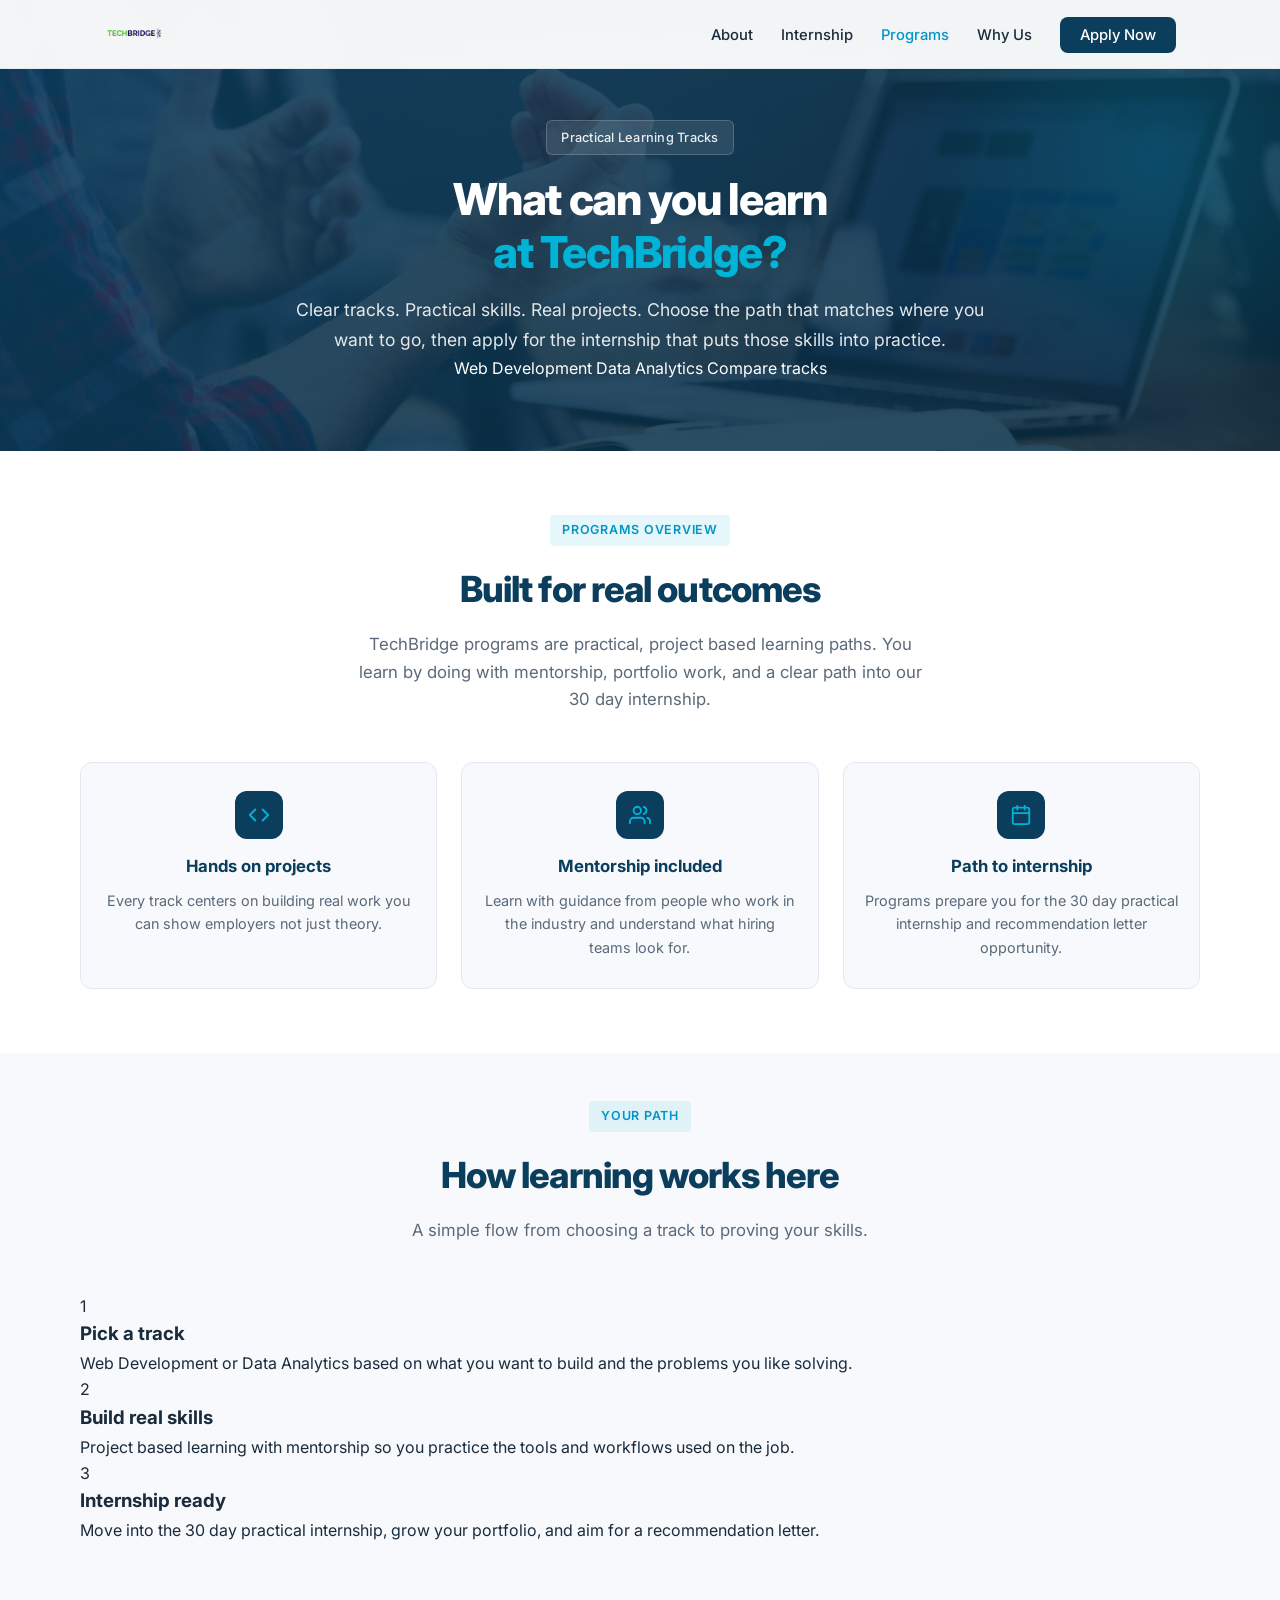
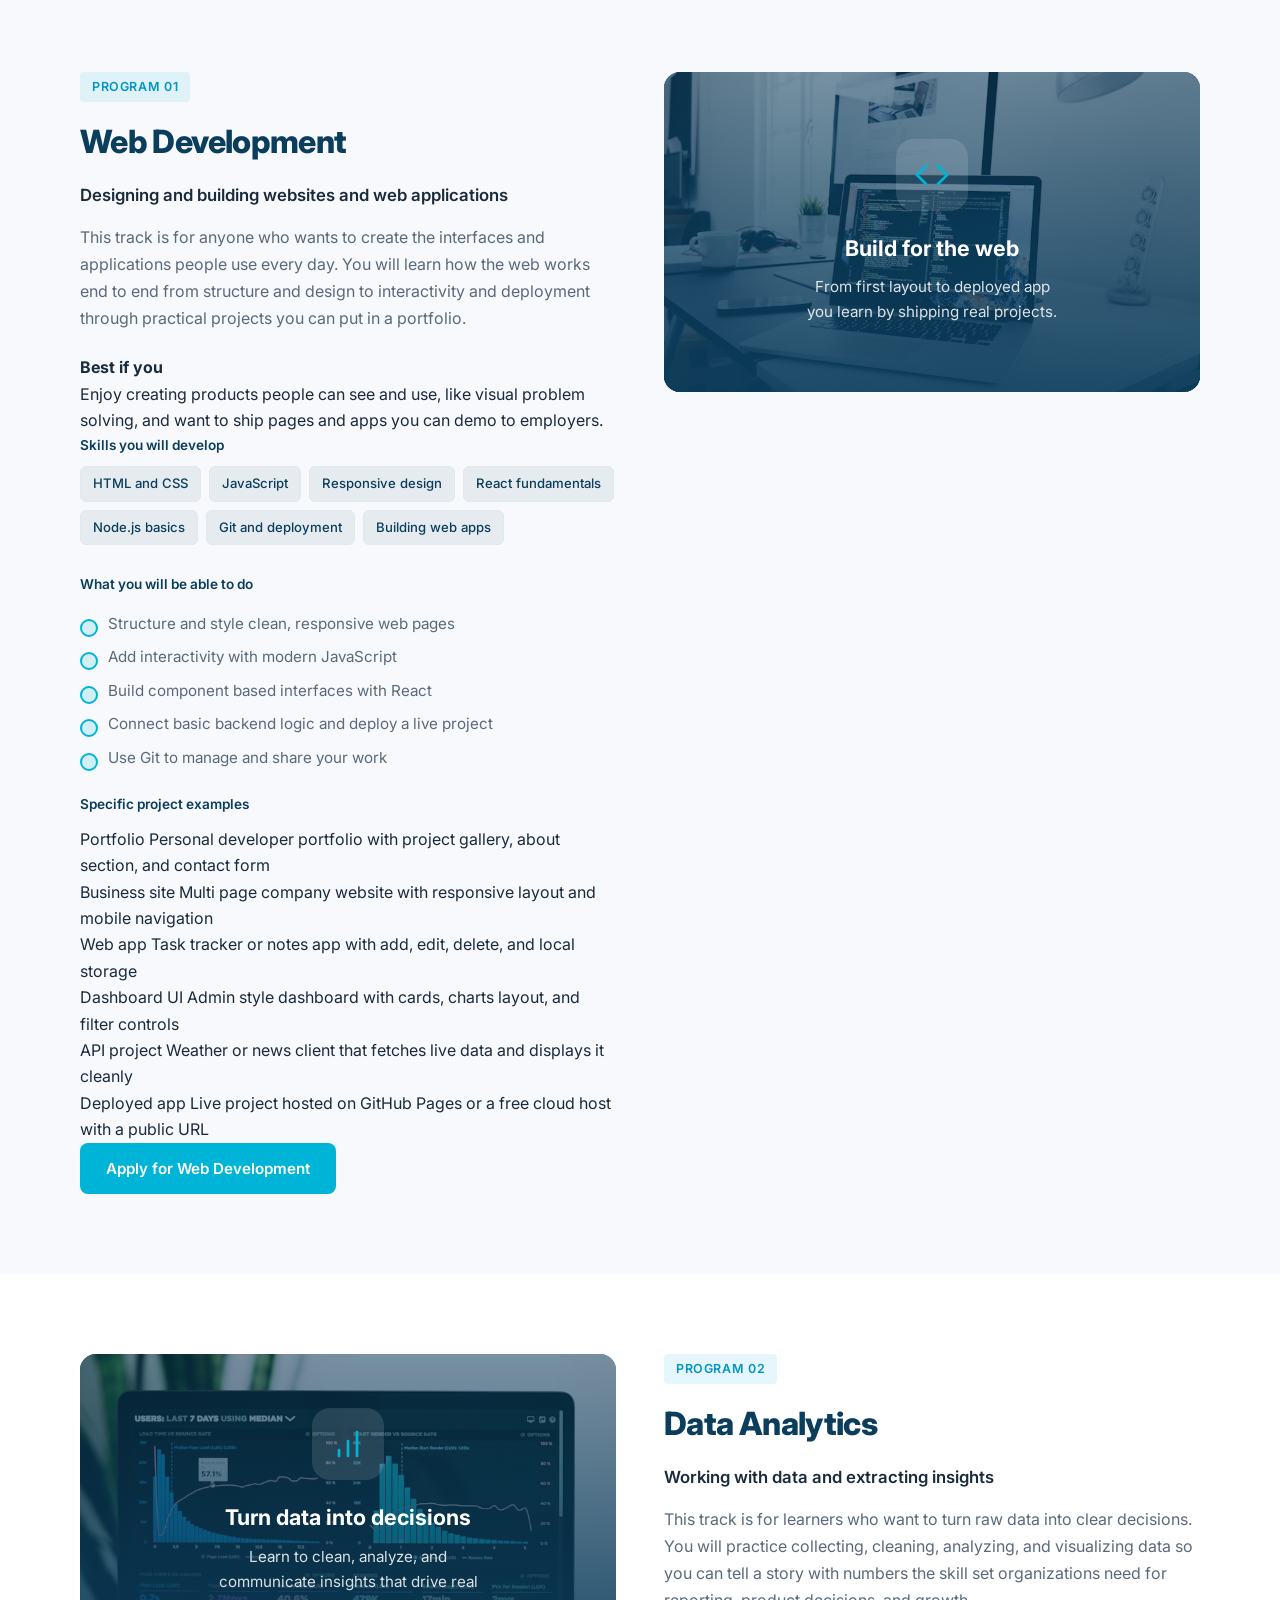
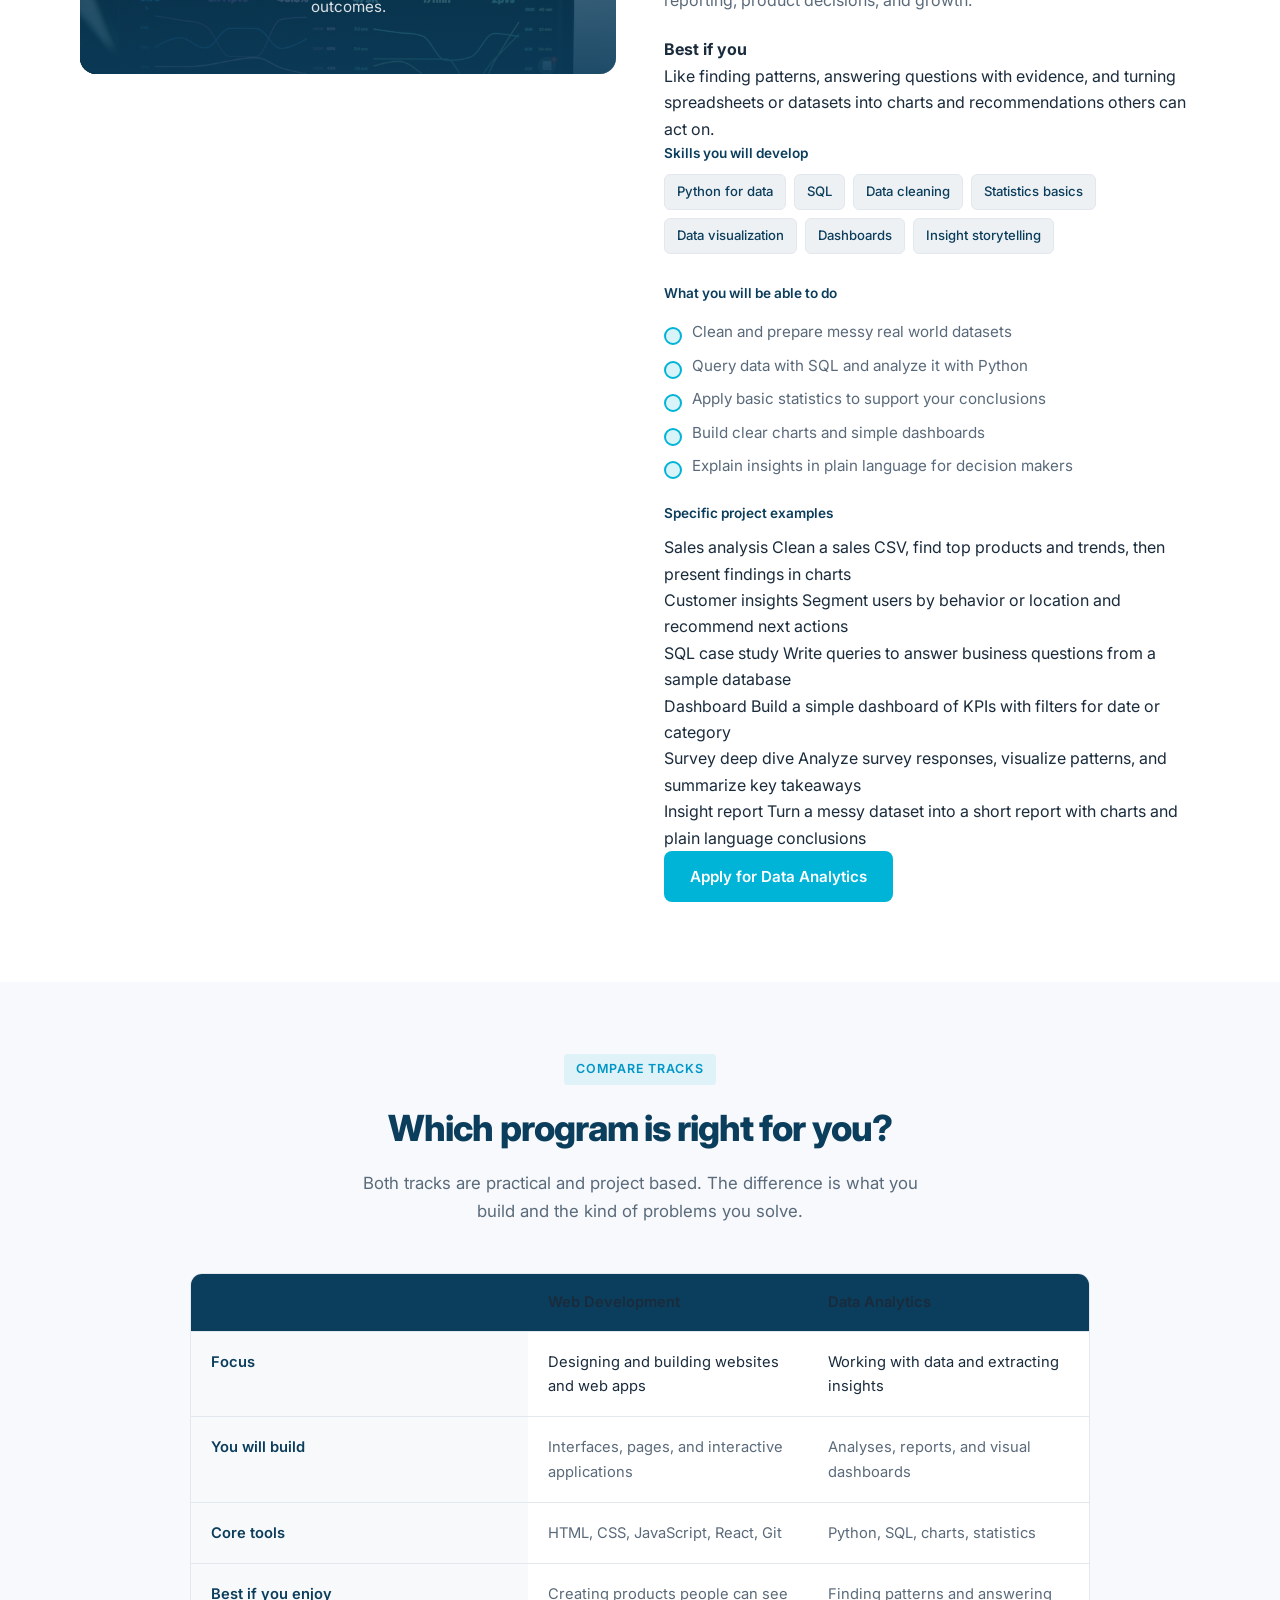
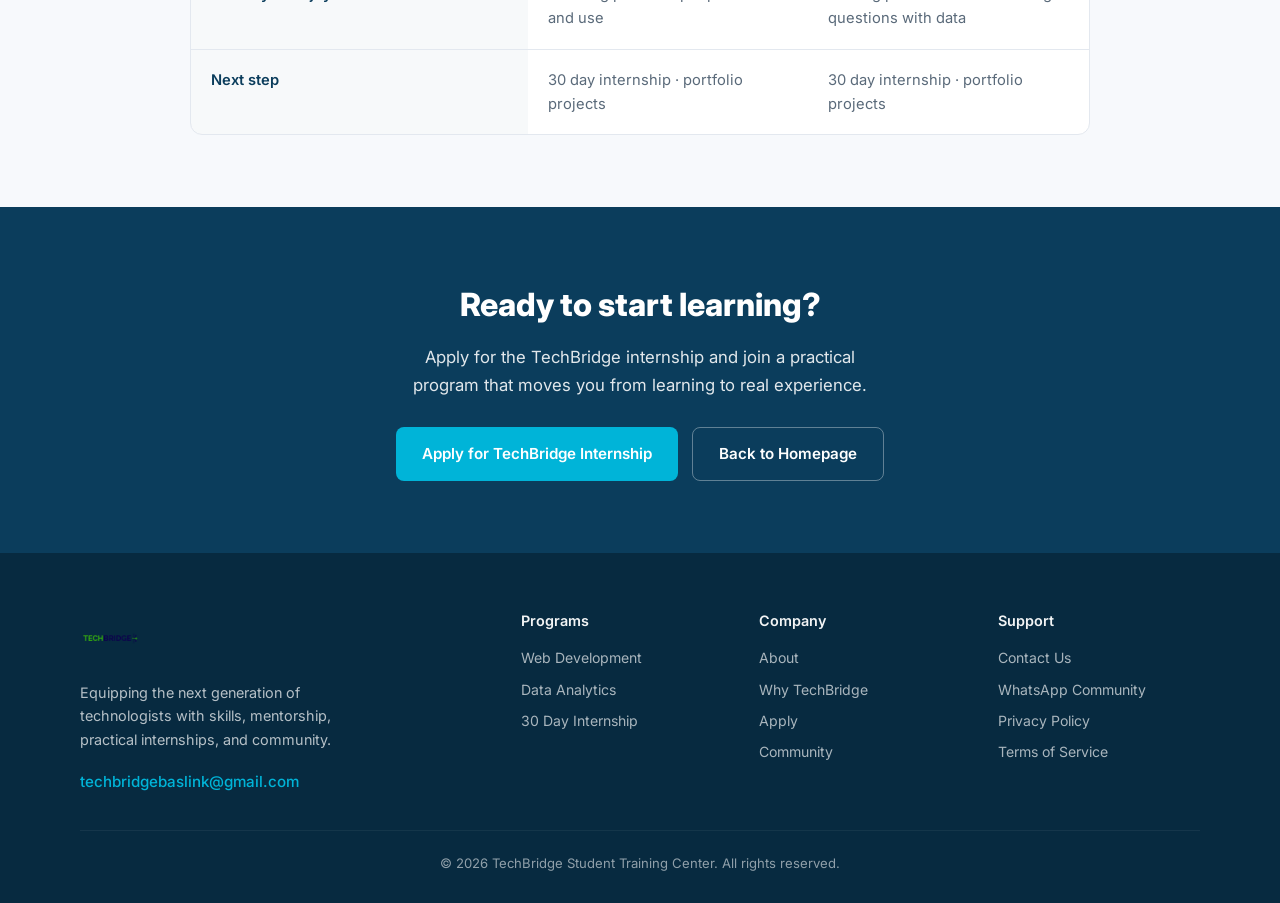
==== program.html @ 79eb02dc "An expanded program experience for the homepage" ====
<!DOCTYPE html>
<html lang="en">
<head>
  <meta charset="UTF-8" />
  <meta name="viewport" content="width=device-width, initial-scale=1.0" />
  <title>Programs | TechBridge</title>
  <meta name="description" content="What can you learn at TechBridge? Explore Web Development and Data Analytics: skills, projects, who each track is for, and how to apply." />
  <link rel="icon" href="data:image/svg+xml,<svg xmlns='http://www.w3.org/2000/svg' viewBox='0 0 100 100'><rect width='100' height='100' rx='20' fill='%230b3d5c'/><text x='50' y='68' font-size='48' font-weight='800' text-anchor='middle' fill='%2300b4d8' font-family='system-ui'></text></svg>" />
  <link rel="preconnect" href="https://fonts.googleapis.com" />
  <link rel="preconnect" href="https://fonts.gstatic.com" crossorigin />
  <link rel="stylesheet" href="css/index.css" />
  <link href="https://fonts.googleapis.com/css2?family=Inter:wght@400;500;600;700;800&display=swap" rel="stylesheet" />

</head>
<body>

  <nav class="navbar" id="navbar">
    <div class="nav-container">
      <a href="index.html" class="logo">
        <img src="./img/techbridge-logo (1).png" alt="TechBridge" height="48" />
      </a>
      <ul class="navbar-links" id="navbarLinks">
        <li><a href="index.html#about">About</a></li>
        <li><a href="index.html#internship">Internship</a></li>
        <li><a href="program.html" class="active">Programs</a></li>
        <li><a href="index.html#why">Why Us</a></li>
        <li><a href="https://forms.gle/8EbdSy5ttGfLZfjv5" target="_blank" rel="noopener" class="nav-cta">Apply Now</a></li>
      </ul>
      <button class="mobile-toggle" id="mobileToggle" aria-label="Menu" aria-expanded="false">
        <span></span><span></span><span></span>
      </button>
    </div>
  </nav>

  <header class="programs-hero">
    <div class="container fade-up">
      <div class="hero-badge">Practical Learning Tracks</div>
      <h1>What can you learn<br><span>at TechBridge?</span></h1>
      <p>Clear tracks. Practical skills. Real projects. Choose the path that matches where you want to go, then apply for the internship that puts those skills into practice.</p>
      <div class="quick-nav">
        <a href="#web-development">Web Development</a>
        <a href="#data-analytics">Data Analytics</a>
        <a href="#compare">Compare tracks</a>
      </div>
    </div>
  </header>

  <section class="programs-overview">
    <div class="container">
      <div class="section-header fade-up">
        <span class="section-label">Programs Overview</span>
        <h2>Built for real outcomes</h2>
        <p>TechBridge programs are practical, project based learning paths. You learn by doing with mentorship, portfolio work, and a clear path into our 30 day internship.</p>
      </div>
      <div class="overview-grid">
        <div class="overview-item fade-up">
          <div class="ov-icon">
            <svg viewBox="0 0 24 24"><polyline points="16 18 22 12 16 6"/><polyline points="8 6 2 12 8 18"/></svg>
          </div>
          <h3>Hands on projects</h3>
          <p>Every track centers on building real work you can show employers not just theory.</p>
        </div>
        <div class="overview-item fade-up">
          <div class="ov-icon">
            <svg viewBox="0 0 24 24"><path d="M17 21v-2a4 4 0 0 0-4-4H5a4 4 0 0 0-4 4v2"/><circle cx="9" cy="7" r="4"/><path d="M23 21v-2a4 4 0 0 0-3-3.87"/><path d="M16 3.13a4 4 0 0 1 0 7.75"/></svg>
          </div>
          <h3>Mentorship included</h3>
          <p>Learn with guidance from people who work in the industry and understand what hiring teams look for.</p>
        </div>
        <div class="overview-item fade-up">
          <div class="ov-icon">
            <svg viewBox="0 0 24 24"><rect x="3" y="4" width="18" height="18" rx="2" ry="2"/><line x1="16" y1="2" x2="16" y2="6"/><line x1="8" y1="2" x2="8" y2="6"/><line x1="3" y1="10" x2="21" y2="10"/></svg>
          </div>
          <h3>Path to internship</h3>
          <p>Programs prepare you for the 30 day practical internship and recommendation letter opportunity.</p>
        </div>
      </div>
    </div>
  </section>

  <section style="padding: 48px 24px; background: var(--bg);">
    <div class="container">
      <div class="section-header fade-up">
        <span class="section-label">Your path</span>
        <h2>How learning works here</h2>
        <p>A simple flow from choosing a track to proving your skills.</p>
      </div>
      <div class="path-steps fade-up">
        <div class="path-step">
          <div class="num">1</div>
          <h3>Pick a track</h3>
          <p>Web Development or Data Analytics based on what you want to build and the problems you like solving.</p>
        </div>
        <div class="path-step">
          <div class="num">2</div>
          <h3>Build real skills</h3>
          <p>Project based learning with mentorship so you practice the tools and workflows used on the job.</p>
        </div>
        <div class="path-step">
          <div class="num">3</div>
          <h3>Internship ready</h3>
          <p>Move into the 30 day practical internship, grow your portfolio, and aim for a recommendation letter.</p>
        </div>
      </div>
    </div>
  </section>

  <section id="web-development" class="program-detail">
    <div class="container">
      <div class="program-detail-grid fade-up">
        <div class="program-detail-content">
          <span class="program-kicker">Program 01</span>
          <h2>Web Development</h2>
          <p class="focus-line">Designing and building websites and web applications</p>
          <p>This track is for anyone who wants to create the interfaces and applications people use every day. You will learn how the web works end to end from structure and design to interactivity and deployment through practical projects you can put in a portfolio.</p>

          <div class="who-box">
            <strong>Best if you</strong>
            <p>Enjoy creating products people can see and use, like visual problem solving, and want to ship pages and apps you can demo to employers.</p>
          </div>

          <div class="skills-label">Skills you will develop</div>
          <div class="skills-list">
            <span class="skill-tag">HTML and CSS</span>
            <span class="skill-tag">JavaScript</span>
            <span class="skill-tag">Responsive design</span>
            <span class="skill-tag">React fundamentals</span>
            <span class="skill-tag">Node.js basics</span>
            <span class="skill-tag">Git and deployment</span>
            <span class="skill-tag">Building web apps</span>
          </div>

          <div class="skills-label">What you will be able to do</div>
          <ul class="program-outcomes">
            <li>Structure and style clean, responsive web pages</li>
            <li>Add interactivity with modern JavaScript</li>
            <li>Build component based interfaces with React</li>
            <li>Connect basic backend logic and deploy a live project</li>
            <li>Use Git to manage and share your work</li>
          </ul>

          <div class="skills-label">Specific project examples</div>
          <div class="sample-projects">
            <div class="proj"><span>Portfolio</span> Personal developer portfolio with project gallery, about section, and contact form</div>
            <div class="proj"><span>Business site</span> Multi page company website with responsive layout and mobile navigation</div>
            <div class="proj"><span>Web app</span> Task tracker or notes app with add, edit, delete, and local storage</div>
            <div class="proj"><span>Dashboard UI</span> Admin style dashboard with cards, charts layout, and filter controls</div>
            <div class="proj"><span>API project</span> Weather or news client that fetches live data and displays it cleanly</div>
            <div class="proj"><span>Deployed app</span> Live project hosted on GitHub Pages or a free cloud host with a public URL</div>
          </div>

          <a href="https://forms.gle/8EbdSy5ttGfLZfjv5" target="_blank" rel="noopener" class="btn btn-primary" style="color:#fff;">Apply for Web Development</a>
        </div>
        <div class="program-visual has-image web">
          <img src="./img/techbridge-prog.jpg" alt="Web development coding" loading="lazy" />
          <div class="vis-content">
            <div class="vis-icon">
              <svg viewBox="0 0 24 24"><polyline points="16 18 22 12 16 6"/><polyline points="8 6 2 12 8 18"/></svg>
            </div>
            <h3>Build for the web</h3>
            <p>From first layout to deployed app you learn by shipping real projects.</p>
          </div>
        </div>
      </div>
    </div>
  </section>

  <section id="data-analytics" class="program-detail alt">
    <div class="container">
      <div class="program-detail-grid reverse fade-up">
        <div class="program-detail-content">
          <span class="program-kicker">Program 02</span>
          <h2>Data Analytics</h2>
          <p class="focus-line">Working with data and extracting insights</p>
          <p>This track is for learners who want to turn raw data into clear decisions. You will practice collecting, cleaning, analyzing, and visualizing data so you can tell a story with numbers the skill set organizations need for reporting, product decisions, and growth.</p>

          <div class="who-box">
            <strong>Best if you</strong>
            <p>Like finding patterns, answering questions with evidence, and turning spreadsheets or datasets into charts and recommendations others can act on.</p>
          </div>

          <div class="skills-label">Skills you will develop</div>
          <div class="skills-list">
            <span class="skill-tag">Python for data</span>
            <span class="skill-tag">SQL</span>
            <span class="skill-tag">Data cleaning</span>
            <span class="skill-tag">Statistics basics</span>
            <span class="skill-tag">Data visualization</span>
            <span class="skill-tag">Dashboards</span>
            <span class="skill-tag">Insight storytelling</span>
          </div>

          <div class="skills-label">What you will be able to do</div>
          <ul class="program-outcomes">
            <li>Clean and prepare messy real world datasets</li>
            <li>Query data with SQL and analyze it with Python</li>
            <li>Apply basic statistics to support your conclusions</li>
            <li>Build clear charts and simple dashboards</li>
            <li>Explain insights in plain language for decision makers</li>
          </ul>

          <div class="skills-label">Specific project examples</div>
          <div class="sample-projects">
            <div class="proj"><span>Sales analysis</span> Clean a sales CSV, find top products and trends, then present findings in charts</div>
            <div class="proj"><span>Customer insights</span> Segment users by behavior or location and recommend next actions</div>
            <div class="proj"><span>SQL case study</span> Write queries to answer business questions from a sample database</div>
            <div class="proj"><span>Dashboard</span> Build a simple dashboard of KPIs with filters for date or category</div>
            <div class="proj"><span>Survey deep dive</span> Analyze survey responses, visualize patterns, and summarize key takeaways</div>
            <div class="proj"><span>Insight report</span> Turn a messy dataset into a short report with charts and plain language conclusions</div>
          </div>

          <a href="https://forms.gle/8EbdSy5ttGfLZfjv5" target="_blank" rel="noopener" class="btn btn-primary" style="color:#fff;">Apply for Data Analytics</a>
        </div>
        <div class="program-visual has-image data">
          <img src="./img/techbridge-prog2.jpg" alt="Data analytics dashboard" loading="lazy" />
          <div class="vis-content">
            <div class="vis-icon">
              <svg viewBox="0 0 24 24"><path d="M12 20V10"/><path d="M18 20V4"/><path d="M6 20v-4"/></svg>
            </div>
            <h3>Turn data into decisions</h3>
            <p>Learn to clean, analyze, and communicate insights that drive real outcomes.</p>
          </div>
        </div>
      </div>
    </div>
  </section>

  <section id="compare" class="diff-section">
    <div class="container">
      <div class="section-header fade-up">
        <span class="section-label">Compare Tracks</span>
        <h2>Which program is right for you?</h2>
        <p>Both tracks are practical and project based. The difference is what you build and the kind of problems you solve.</p>
      </div>
      <div class="diff-table fade-up">
        <div class="diff-row head">
          <div class="diff-cell"></div>
          <div class="diff-cell">Web Development</div>
          <div class="diff-cell">Data Analytics</div>
        </div>
        <div class="diff-row">
          <div class="diff-cell label">Focus</div>
          <div class="diff-cell">Designing and building websites and web apps</div>
          <div class="diff-cell">Working with data and extracting insights</div>
        </div>
        <div class="diff-row">
          <div class="diff-cell label">You will build</div>
          <div class="diff-cell muted">Interfaces, pages, and interactive applications</div>
          <div class="diff-cell muted">Analyses, reports, and visual dashboards</div>
        </div>
        <div class="diff-row">
          <div class="diff-cell label">Core tools</div>
          <div class="diff-cell muted">HTML, CSS, JavaScript, React, Git</div>
          <div class="diff-cell muted">Python, SQL, charts, statistics</div>
        </div>
        <div class="diff-row">
          <div class="diff-cell label">Best if you enjoy</div>
          <div class="diff-cell muted">Creating products people can see and use</div>
          <div class="diff-cell muted">Finding patterns and answering questions with data</div>
        </div>
        <div class="diff-row">
          <div class="diff-cell label">Next step</div>
          <div class="diff-cell muted">30 day internship · portfolio projects</div>
          <div class="diff-cell muted">30 day internship · portfolio projects</div>
        </div>
      </div>
    </div>
  </section>

  <section class="programs-cta">
    <div class="container fade-up">
      <h2>Ready to start learning?</h2>
      <p>Apply for the TechBridge internship and join a practical program that moves you from learning to real experience.</p>
      <div class="cta-buttons">
        <a href="https://forms.gle/8EbdSy5ttGfLZfjv5" target="_blank" rel="noopener" class="btn btn-primary">Apply for TechBridge Internship</a>
        <a href="index.html" class="btn btn-secondary">Back to Homepage</a>
      </div>
    </div>
  </section>

  <footer>
    <div class="footer-grid">
      <div class="footer-brand">
        <a href="index.html" class="logo">
          <img src="./img/techbridge-logo (1).png" alt="TechBridge" height="48" />
        </a>
        <p>Equipping the next generation of technologists with skills, mentorship, practical internships, and community.</p>
        <div class="footer-contact">
          <a href="mailto:techbridgebaslink@gmail.com">techbridgebaslink@gmail.com</a>
        </div>
      </div>
      <div class="footer-col">
        <h4>Programs</h4>
        <ul>
          <li><a href="#web-development">Web Development</a></li>
          <li><a href="#data-analytics">Data Analytics</a></li>
          <li><a href="index.html#internship">30 Day Internship</a></li>
        </ul>
      </div>
      <div class="footer-col">
        <h4>Company</h4>
        <ul>
          <li><a href="index.html#about">About</a></li>
          <li><a href="index.html#why">Why TechBridge</a></li>
          <li><a href="https://forms.gle/8EbdSy5ttGfLZfjv5" target="_blank" rel="noopener">Apply</a></li>
          <li><a href="index.html#community">Community</a></li>
        </ul>
      </div>
      <div class="footer-col">
        <h4>Support</h4>
        <ul>
          <li><a href="mailto:techbridgebaselink@gmail.com">Contact Us</a></li>
          <li><a href="https://chat.whatsapp.com/FqpBvYS4oaK32cXDxc8JIS" target="_blank" rel="noopener">WhatsApp Community</a></li>
          <li><a href="#">Privacy Policy</a></li>
          <li><a href="#">Terms of Service</a></li>
        </ul>
      </div>
    </div>
    <div class="footer-bottom">
      &copy; 2026 TechBridge Student Training Center. All rights reserved.
    </div>
  </footer>

  <script>
    const navbar = document.getElementById('navbar');
    window.addEventListener('scroll', function () {
      navbar.classList.toggle('scrolled', window.scrollY > 20);
    });
    const mobileToggle = document.getElementById('mobileToggle');
    const navbarLinks = document.getElementById('navbarLinks');
    mobileToggle.addEventListener('click', function () {
      const isOpen = navbarLinks.classList.toggle('active');
      mobileToggle.classList.toggle('active', isOpen);
      mobileToggle.setAttribute('aria-expanded', isOpen);
    });
    navbarLinks.querySelectorAll('a').forEach(function (link) {
      link.addEventListener('click', function () {
        navbarLinks.classList.remove('active');
        mobileToggle.classList.remove('active');
        mobileToggle.setAttribute('aria-expanded', 'false');
      });
    });
    const fadeElements = document.querySelectorAll('.fade-up');
    const observer = new IntersectionObserver(function (entries) {
      entries.forEach(function (entry) {
        if (entry.isIntersecting) entry.target.classList.add('visible');
      });
    }, { threshold: 0.1, rootMargin: '0px 0px -30px 0px' });
    fadeElements.forEach(function (el) { observer.observe(el); });
  </script>
</body>
</html>
---- css/index.css ----
:root {
  --navy: #0b3d5c;
  --navy-dark: #072a40;
  --cyan: #00b4d8;
  --cyan-dark: #0096c7;
  --teal: #00c9a7;
  --bg: #f7f9fc;
  --white: #ffffff;
  --text: #1a2b3c;
  --muted: #5a6a7a;
  --border: #e3e8ef;
  --shadow: 0 8px 30px rgba(11, 61, 92, 0.08);
  --radius: 12px;
}

* {
  margin: 0;
  padding: 0;
  box-sizing: border-box;
}

html {
  scroll-behavior: smooth;
}

body {
  font-family: 'Inter', system-ui, -apple-system, sans-serif;
  color: var(--text);
  background: var(--bg);
  line-height: 1.65;
  -webkit-font-smoothing: antialiased;
}

a {
  text-decoration: none;
  color: inherit;
}

img {
  max-width: 100%;
  display: block;
}

/* ========== NAVBAR ========== */
.navbar {
  position: fixed;
  top: 0;
  left: 0;
  right: 0;
  z-index: 1000;
  background: rgba(255, 255, 255, 0.95);
  backdrop-filter: blur(10px);
  border-bottom: 1px solid var(--border);
  transition: box-shadow 0.25s ease;
}

.navbar.scrolled {
  box-shadow: 0 2px 16px rgba(0, 0, 0, 0.06);
}

.nav-container {
  max-width: 1120px;
  margin: 0 auto;
  padding: 0 24px;
  height: 68px;
  display: flex;
  align-items: center;
  justify-content: space-between;
}

.logo {
  display: flex;
  align-items: center;
  gap: 0;
  font-weight: 800;
  font-size: 1.25rem;
  color: var(--navy);
  letter-spacing: -0.02em;
}

.logo img {
  height: 60px;
  width: auto;
  display: block;
  object-fit: contain;
}

.logo-text {
  display: none;
}

.navbar-links {
  display: flex;
  align-items: center;
  gap: 28px;
  list-style: none;
}

.navbar-links a {
  font-size: 0.925rem;
  font-weight: 500;
  color: var(--text);
  transition: color 0.2s;
}

.navbar-links a:hover,
.navbar-links a.active {
  color: var(--cyan-dark);
}

.nav-cta {
  background: var(--navy) !important;
  color: #fff !important;
  padding: 9px 20px;
  border-radius: 8px;
  font-weight: 600;
  transition: background 0.2s, transform 0.2s;
}

.nav-cta:hover {
  background: var(--navy-dark) !important;
  transform: translateY(-1px);
}

.mobile-toggle {
  display: none;
  background: none;
  border: none;
  cursor: pointer;
  padding: 6px;
  z-index: 1001;
}

.mobile-toggle span {
  display: block;
  width: 22px;
  height: 2px;
  background: var(--navy);
  margin: 5px 0;
  border-radius: 1px;
  transition: all 0.3s ease;
}

.mobile-toggle.active span:nth-child(1) {
  transform: translateY(7px) rotate(45deg);
}
.mobile-toggle.active span:nth-child(2) {
  opacity: 0;
}
.mobile-toggle.active span:nth-child(3) {
  transform: translateY(-7px) rotate(-45deg);
}

/* ========== HERO ========== */
.hero {
  padding: 130px 24px 90px;
  background: var(--navy);
  color: #fff;
  position: relative;
  overflow: hidden;
}

.hero::after {
  content: '';
  position: absolute;
  top: -30%;
  right: -15%;
  width: 600px;
  height: 600px;
  background: radial-gradient(circle, rgba(0, 180, 216, 0.18) 0%, transparent 70%);
  pointer-events: none;
}

.hero-content {
  max-width: 1120px;
  margin: 0 auto;
  position: relative;
  z-index: 1;
  display: grid;
  grid-template-columns: 1.15fr 0.85fr;
  gap: 48px;
  align-items: center;
}

.hero-badge {
  display: inline-block;
  background: rgba(255, 255, 255, 0.1);
  border: 1px solid rgba(255, 255, 255, 0.18);
  padding: 6px 14px;
  border-radius: 6px;
  font-size: 0.8rem;
  font-weight: 500;
  letter-spacing: 0.02em;
  margin-bottom: 22px;
  color: rgba(255, 255, 255, 0.9);
}

.hero h1 {
  font-size: clamp(2.3rem, 4.5vw, 3.15rem);
  font-weight: 800;
  line-height: 1.15;
  letter-spacing: -0.03em;
  margin-bottom: 18px;
}

.hero h1 span {
  color: var(--cyan);
}

.hero p {
  font-size: 1.1rem;
  opacity: 0.88;
  max-width: 480px;
  margin-bottom: 32px;
  line-height: 1.7;
}

.hero-buttons {
  display: flex;
  gap: 14px;
  flex-wrap: wrap;
}

.btn {
  display: inline-flex;
  align-items: center;
  justify-content: center;
  gap: 8px;
  padding: 13px 26px;
  border-radius: 8px;
  font-weight: 600;
  font-size: 0.95rem;
  transition: all 0.2s ease;
  border: none;
  cursor: pointer;
}

.btn-primary {
  background: var(--cyan);
  color: #fff;
}

.btn-primary:hover {
  background: var(--cyan-dark);
  transform: translateY(-1px);
}

.btn-secondary {
  background: transparent;
  color: #fff;
  border: 1.5px solid rgba(255, 255, 255, 0.35);
}

.btn-secondary:hover {
  border-color: #fff;
  background: rgba(255, 255, 255, 0.08);
}

.hero-image {
  position: relative;
  border-radius: 16px;
  overflow: hidden;
  box-shadow: 0 25px 50px rgba(0, 0, 0, 0.35);
  aspect-ratio: 4 / 3;
}

.hero-image img {
  width: 100%;
  height: 100%;
  object-fit: cover;
  display: block;
}

.hero-image-overlay {
  position: absolute;
  inset: 0;
  background: linear-gradient(to top, rgba(11, 61, 92, 0.55) 0%, transparent 50%);
  pointer-events: none;
}

.hero-image-caption {
  position: absolute;
  bottom: 18px;
  left: 18px;
  right: 18px;
  color: #fff;
  font-size: 0.85rem;
  font-weight: 500;
  opacity: 0.95;
  text-shadow: 0 1px 4px rgba(0,0,0,0.4);
}

section {
  padding: 80px 24px;
}

.container {
  max-width: 1120px;
  margin: 0 auto;
}

.section-header {
  text-align: center;
  max-width: 580px;
  margin: 0 auto 48px;
}

.section-label {
  display: inline-block;
  font-size: 0.78rem;
  font-weight: 600;
  text-transform: uppercase;
  letter-spacing: 0.06em;
  color: var(--cyan-dark);
  background: rgba(0, 180, 216, 0.1);
  padding: 5px 12px;
  border-radius: 4px;
  margin-bottom: 14px;
}

.section-header h2 {
  font-size: clamp(1.7rem, 3.5vw, 2.25rem);
  font-weight: 800;
  color: var(--navy);
  letter-spacing: -0.025em;
  margin-bottom: 12px;
}

.section-header p {
  color: var(--muted);
  font-size: 1.05rem;
}

.about-grid {
  display: grid;
  grid-template-columns: 1fr 1fr;
  gap: 56px;
  align-items: start;
}

.about-content h3 {
  font-size: 1.35rem;
  font-weight: 700;
  color: var(--navy);
  margin-bottom: 14px;
}

.about-content > p {
  color: var(--muted);
  margin-bottom: 16px;
  font-size: 1rem;
}

.about-features {
  margin-top: 28px;
  display: flex;
  flex-direction: column;
  gap: 18px;
}

.feature-item {
  display: flex;
  gap: 14px;
  align-items: flex-start;
}

.feature-icon {
  width: 40px;
  height: 40px;
  background: var(--navy);
  border-radius: 10px;
  display: flex;
  align-items: center;
  justify-content: center;
  flex-shrink: 0;
}
.feature-icon svg {
  width: 20px;
  height: 20px;
  stroke: var(--cyan);
  fill: none;
  stroke-width: 2;
  stroke-linecap: round;
  stroke-linejoin: round;
}

.feature-item h4 {
  font-size: 0.98rem;
  font-weight: 600;
  margin-bottom: 2px;
  color: var(--text);
}

.feature-item p {
  font-size: 0.88rem;
  color: var(--muted);
  margin: 0;
}

.about-visual {
  background: linear-gradient(145deg, var(--navy), #0a5a7a);
  border-radius: 16px;
  height: 380px;
  display: flex;
  align-items: center;
  justify-content: center;
  position: relative;
  overflow: hidden;
}

.about-visual-inner {
  text-align: center;
  color: #fff;
  padding: 32px;
}

.about-visual-inner .big {
  font-size: 3.5rem;
  font-weight: 800;
  color: var(--cyan);
  line-height: 1;
}

.about-visual-inner .sub {
  font-size: 1.05rem;
  opacity: 0.85;
  margin-top: 8px;
}

.internship {
  background: var(--navy);
  color: #fff;
  padding: 80px 24px;
  position: relative;
  overflow: hidden;
}

.internship::before {
  content: '';
  position: absolute;
  inset: 0;
  background-image: url('../img/techbridge-intshp.jpg');
  background-size: cover;
  background-position: center;
  opacity: 0.45;
  z-index: 0;
}

.internship::after {
  content: '';
  position: absolute;
  inset: 0;
  background: linear-gradient(135deg, rgba(11, 61, 92, 0.75) 0%, rgba(7, 42, 64, 0.70) 50%, rgba(10, 90, 122, 0.68) 100%);
  z-index: 0;
}

.internship .container {
  position: relative;
  z-index: 1;
}

.internship-grid {
  display: grid;
  grid-template-columns: 1.3fr 0.7fr;
  gap: 48px;
  align-items: center;
}

.internship-badge {
  display: inline-block;
  background: rgba(0, 201, 167, 0.15);
  border: 1px solid rgba(0, 201, 167, 0.35);
  color: #5eead4;
  font-size: 0.78rem;
  font-weight: 600;
  padding: 5px 12px;
  border-radius: 4px;
  margin-bottom: 16px;
  text-transform: uppercase;
  letter-spacing: 0.04em;
}

.internship h2 {
  font-size: clamp(1.7rem, 3.5vw, 2.2rem);
  font-weight: 800;
  letter-spacing: -0.02em;
  margin-bottom: 14px;
}

.internship > .container > .internship-grid > div > p {
  opacity: 0.88;
  font-size: 1.05rem;
  margin-bottom: 28px;
  max-width: 520px;
}

.internship-benefits {
  display: flex;
  flex-direction: column;
  gap: 16px;
  margin-bottom: 28px;
}

.benefit {
  display: flex;
  gap: 12px;
  align-items: flex-start;
}

.benefit-check {
  width: 28px;
  height: 28px;
  background: var(--teal);
  border-radius: 50%;
  display: flex;
  align-items: center;
  justify-content: center;
  flex-shrink: 0;
  margin-top: 1px;
}
.benefit-check svg {
  width: 14px;
  height: 14px;
  stroke: #fff;
  fill: none;
  stroke-width: 2.5;
  stroke-linecap: round;
  stroke-linejoin: round;
}

.benefit h4 {
  font-size: 0.98rem;
  font-weight: 600;
  margin-bottom: 2px;
}

.benefit p {
  font-size: 0.88rem;
  opacity: 0.8;
  margin: 0;
}

.internship-card {
  background: rgba(255, 255, 255, 0.08);
  border: 1px solid rgba(255, 255, 255, 0.12);
  border-radius: 14px;
  padding: 32px 28px;
  text-align: center;
}

.internship-card .days {
  font-size: 3.2rem;
  font-weight: 800;
  color: var(--cyan);
  line-height: 1;
}

.internship-card .days-label {
  font-size: 1.05rem;
  font-weight: 600;
  margin: 6px 0 16px;
}

.internship-card p {
  font-size: 0.9rem;
  opacity: 0.8;
  margin-bottom: 22px;
}
/* ========== PROGRAMS ========== */
.offerings {
  background: var(--white);
}

.cards-grid {
  display: grid;
  grid-template-columns: repeat(3, 1fr);
  gap: 22px;
}

.card {
  background: var(--bg);
  border: 1px solid var(--border);
  border-radius: var(--radius);
  padding: 28px 24px;
  transition: transform 0.2s, box-shadow 0.2s;
}

.card:hover {
  transform: translateY(-4px);
  box-shadow: var(--shadow);
}

.card-icon {
  width: 48px;
  height: 48px;
  background: var(--navy);
  border-radius: 12px;
  display: flex;
  align-items: center;
  justify-content: center;
  margin-bottom: 16px;
}
.card-icon svg {
  width: 24px;
  height: 24px;
  stroke: var(--cyan);
  fill: none;
  stroke-width: 2;
  stroke-linecap: round;
  stroke-linejoin: round;
}

.card h3 {
  font-size: 1.1rem;
  font-weight: 700;
  color: var(--navy);
  margin-bottom: 8px;
}

.card p {
  font-size: 0.9rem;
  color: var(--muted);
  line-height: 1.6;
}

/* ========== AUDIENCE ========== */
.audience-grid {
  display: grid;
  grid-template-columns: repeat(3, 1fr);
  gap: 22px;
}

.audience-card {
  background: var(--white);
  border: 1px solid var(--border);
  border-radius: var(--radius);
  padding: 32px 24px;
  text-align: center;
  transition: border-color 0.2s, box-shadow 0.2s;
}

.audience-card:hover {
  border-color: var(--cyan);
  box-shadow: var(--shadow);
}

.audience-icon {
  width: 56px;
  height: 56px;
  background: rgba(11, 61, 92, 0.08);
  border-radius: 14px;
  display: flex;
  align-items: center;
  justify-content: center;
  margin: 0 auto 16px;
}
.audience-icon svg {
  width: 28px;
  height: 28px;
  stroke: var(--navy);
  fill: none;
  stroke-width: 1.8;
  stroke-linecap: round;
  stroke-linejoin: round;
}

.audience-card h3 {
  font-size: 1.1rem;
  font-weight: 700;
  color: var(--navy);
  margin-bottom: 8px;
}

.audience-card p {
  font-size: 0.9rem;
  color: var(--muted);
}

/* ========== PROGRAMS ========== */
.programs {
  background: var(--white);
}

.program-card {
  background: var(--bg);
  border: 1px solid var(--border);
  border-radius: var(--radius);
  overflow: hidden;
  display: flex;
  flex-direction: column;
  transition: transform 0.2s, box-shadow 0.2s;
}

.program-card:hover {
  transform: translateY(-4px);
  box-shadow: var(--shadow);
}

.program-card.featured {
  border: 2px solid var(--cyan);
}

.program-header {
  background: var(--navy);
  color: #fff;
  padding: 20px 22px;
}

.program-header.featured-header {
  background: linear-gradient(135deg, #0a5a7a, var(--cyan-dark));
}

.program-header h3 {
  font-size: 1.1rem;
  font-weight: 700;
  margin-bottom: 6px;
}

.program-tag {
  display: inline-block;
  background: rgba(255, 255, 255, 0.15);
  font-size: 0.75rem;
  font-weight: 500;
  padding: 3px 10px;
  border-radius: 4px;
}

.program-body {
  padding: 20px 22px;
  flex: 1;
  display: flex;
  flex-direction: column;
}

.program-body p {
  font-size: 0.9rem;
  color: var(--muted);
  margin-bottom: 16px;
  flex: 1;
}

.program-meta {
  display: flex;
  gap: 14px;
  flex-wrap: wrap;
  font-size: 0.8rem;
  color: var(--muted);
  margin-bottom: 16px;
}

.btn-outline {
  display: inline-block;
  text-align: center;
  padding: 10px 18px;
  border: 1.5px solid var(--navy);
  border-radius: 8px;
  font-weight: 600;
  font-size: 0.88rem;
  color: var(--navy);
  transition: all 0.2s;
}

.btn-outline:hover {
  background: var(--navy);
  color: #fff;
}

/* ========== WHY ========== */
.why-grid {
  display: grid;
  grid-template-columns: 1fr 1fr;
  gap: 20px;
}

.why-item {
  display: flex;
  gap: 18px;
  background: var(--white);
  border: 1px solid var(--border);
  border-radius: var(--radius);
  padding: 24px;
}

.why-icon {
  width: 44px;
  height: 44px;
  background: var(--navy);
  border-radius: 10px;
  display: flex;
  align-items: center;
  justify-content: center;
  flex-shrink: 0;
}
.why-icon svg {
  width: 22px;
  height: 22px;
  stroke: var(--cyan);
  fill: none;
  stroke-width: 2;
  stroke-linecap: round;
  stroke-linejoin: round;
}

.why-item h3 {
  font-size: 1.05rem;
  font-weight: 700;
  color: var(--navy);
  margin-bottom: 4px;
}

.why-item p {
  font-size: 0.9rem;
  color: var(--muted);
}

/* ========== APPLY ========== */
.apply-section {
  background: var(--navy);
  color: #fff;
}

.apply-content {
  display: grid;
  grid-template-columns: 1fr 1fr;
  gap: 48px;
  align-items: start;
}

.apply-steps {
  display: flex;
  flex-direction: column;
  gap: 22px;
  margin-top: 28px;
}

.step {
  display: flex;
  gap: 14px;
  align-items: flex-start;
}

.step-icon {
  width: 36px;
  height: 36px;
  background: var(--cyan);
  border-radius: 50%;
  display: flex;
  align-items: center;
  justify-content: center;
  flex-shrink: 0;
}
.step-icon svg {
  width: 18px;
  height: 18px;
  stroke: #fff;
  fill: none;
  stroke-width: 2.2;
  stroke-linecap: round;
  stroke-linejoin: round;
}

.step h4 {
  font-size: 1rem;
  font-weight: 600;
  margin-bottom: 2px;
}

.step p {
  font-size: 0.9rem;
  opacity: 0.8;
}

.apply-form-card {
  background: #fff;
  color: var(--text);
  border-radius: 14px;
  padding: 32px 28px;
  box-shadow: 0 16px 40px rgba(0, 0, 0, 0.2);
}

.apply-form-card h3 {
  font-size: 1.25rem;
  font-weight: 700;
  color: var(--navy);
  margin-bottom: 6px;
}

.apply-form-card > p {
  font-size: 0.9rem;
  color: var(--muted);
  margin-bottom: 22px;
}

.form-group {
  margin-bottom: 16px;
}

.form-group label {
  display: block;
  font-size: 0.85rem;
  font-weight: 500;
  margin-bottom: 5px;
  color: var(--text);
}

.form-group input,
.form-group select {
  width: 100%;
  padding: 11px 14px;
  border: 1px solid var(--border);
  border-radius: 8px;
  font-size: 0.95rem;
  font-family: inherit;
  background: var(--bg);
  transition: border-color 0.2s;
}

.form-group input:focus,
.form-group select:focus {
  outline: none;
  border-color: var(--cyan);
}

.btn-full {
  width: 100%;
  margin-top: 6px;
}

.community-cta {
  background: var(--white);
  border: 1px solid var(--border);
  border-radius: 14px;
  padding: 52px 36px;
  text-align: center;
  box-shadow: var(--shadow);
}

.community-cta h2 {
  font-size: 1.7rem;
  font-weight: 800;
  color: var(--navy);
  margin-bottom: 12px;
}

.community-cta p {
  color: var(--muted);
  max-width: 440px;
  margin: 0 auto 28px;
  font-size: 1.05rem;
}

.social-links {
  display: flex;
  gap: 12px;
  justify-content: center;
  flex-wrap: wrap;
}

.social-btn {
  display: inline-flex;
  align-items: center;
  gap: 8px;
  padding: 10px 18px;
  border: 1.5px solid var(--border);
  border-radius: 8px;
  font-weight: 600;
  font-size: 0.9rem;
  color: var(--text);
  transition: all 0.2s;
}
.social-btn svg {
  width: 18px;
  height: 18px;
  fill: currentColor;
}
.social-btn:hover {
  border-color: var(--cyan);
  color: var(--cyan-dark);
}

/* ========== FOOTER ========== */
footer {
  background: var(--navy-dark);
  color: #fff;
  padding: 56px 24px 28px;
}

.footer-grid {
  max-width: 1120px;
  margin: 0 auto 36px;
  display: grid;
  grid-template-columns: 2fr 1fr 1fr 1fr;
  gap: 36px;
}

.footer-brand .logo {
  color: #fff;
  margin-bottom: 12px;
}

.footer-brand p {
  font-size: 0.9rem;
  opacity: 0.7;
  max-width: 260px;
  margin-bottom: 16px;
}

.footer-contact a {
  color: var(--cyan);
  font-size: 0.95rem;
  font-weight: 500;
}

.footer-contact a:hover {
  text-decoration: underline;
}

.footer-col h4 {
  font-size: 0.9rem;
  font-weight: 600;
  margin-bottom: 14px;
  opacity: 0.95;
}

.footer-col ul {
  list-style: none;
}

.footer-col a {
  display: block;
  font-size: 0.88rem;
  opacity: 0.65;
  margin-bottom: 8px;
  transition: opacity 0.2s;
}

.footer-col a:hover {
  opacity: 1;
  color: var(--cyan);
}

.footer-bottom {
  max-width: 1120px;
  margin: 0 auto;
  padding-top: 22px;
  border-top: 1px solid rgba(255, 255, 255, 0.1);
  text-align: center;
  font-size: 0.82rem;
  opacity: 0.55;
}


.fade-up {
  opacity: 0;
  transform: translateY(24px);
  transition: opacity 0.55s ease, transform 0.55s ease;
}

.fade-up.visible {
  opacity: 1;
  transform: translateY(0);
}

.programs-hero {
  padding: 120px 24px 70px;
  background: var(--navy);
  color: #fff;
  position: relative;
  overflow: hidden;
}

.programs-hero::after {
  content: '';
  position: absolute;
  top: -20%;
  right: -10%;
  width: 500px;
  height: 500px;
  background: radial-gradient(circle, rgba(0, 180, 216, 0.2) 0%, transparent 70%);
  pointer-events: none;
}

.programs-hero .container {
  position: relative;
  z-index: 1;
  max-width: 720px;
  text-align: center;
}

.programs-hero .hero-badge {
  margin-bottom: 18px;
}

.programs-hero h1 {
  font-size: clamp(2rem, 4vw, 2.75rem);
  font-weight: 800;
  letter-spacing: -0.03em;
  margin-bottom: 16px;
  line-height: 1.2;
}

.programs-hero h1 span {
  color: var(--cyan);
}

.programs-hero p {
  font-size: 1.1rem;
  opacity: 0.88;
  line-height: 1.7;
  margin-bottom: 0;
}

.programs-overview {
  background: var(--white);
  padding: 64px 24px;
}

.overview-grid {
  display: grid;
  grid-template-columns: repeat(3, 1fr);
  gap: 24px;
  margin-top: 8px;
}

.overview-item {
  text-align: center;
  padding: 28px 20px;
  background: var(--bg);
  border: 1px solid var(--border);
  border-radius: var(--radius);
}

.overview-item .ov-icon {
  width: 48px;
  height: 48px;
  background: var(--navy);
  border-radius: 12px;
  display: flex;
  align-items: center;
  justify-content: center;
  margin: 0 auto 14px;
}

.overview-item .ov-icon svg {
  width: 22px;
  height: 22px;
  stroke: var(--cyan);
  fill: none;
  stroke-width: 2;
  stroke-linecap: round;
  stroke-linejoin: round;
}

.overview-item h3 {
  font-size: 1.05rem;
  font-weight: 700;
  color: var(--navy);
  margin-bottom: 8px;
}

.overview-item p {
  font-size: 0.9rem;
  color: var(--muted);
}

.program-detail {
  padding: 80px 24px;
}

.program-detail.alt {
  background: var(--white);
}

.program-detail-grid {
  display: grid;
  grid-template-columns: 1fr 1fr;
  gap: 48px;
  align-items: start;
}

.program-detail-grid.reverse {
  direction: rtl;
}

.program-detail-grid.reverse > * {
  direction: ltr;
}

.program-detail-content .program-kicker {
  display: inline-block;
  font-size: 0.78rem;
  font-weight: 600;
  text-transform: uppercase;
  letter-spacing: 0.05em;
  color: var(--cyan-dark);
  background: rgba(0, 180, 216, 0.1);
  padding: 5px 12px;
  border-radius: 4px;
  margin-bottom: 14px;
}

.program-detail-content h2 {
  font-size: clamp(1.6rem, 3vw, 2rem);
  font-weight: 800;
  color: var(--navy);
  letter-spacing: -0.02em;
  margin-bottom: 12px;
}

.program-detail-content .focus-line {
  font-size: 1.05rem;
  font-weight: 600;
  color: var(--text);
  margin-bottom: 14px;
}

.program-detail-content > p {
  color: var(--muted);
  font-size: 1rem;
  margin-bottom: 22px;
  line-height: 1.7;
}

.skills-label {
  font-size: 0.85rem;
  font-weight: 600;
  color: var(--navy);
  margin-bottom: 10px;
}

.skills-list {
  display: flex;
  flex-wrap: wrap;
  gap: 8px;
  margin-bottom: 28px;
}

.skill-tag {
  display: inline-block;
  background: rgba(11, 61, 92, 0.07);
  border: 1px solid var(--border);
  color: var(--navy);
  font-size: 0.82rem;
  font-weight: 500;
  padding: 6px 12px;
  border-radius: 6px;
}

.program-visual {
  background: linear-gradient(145deg, var(--navy), #0a5a7a);
  border-radius: 16px;
  min-height: 320px;
  display: flex;
  flex-direction: column;
  align-items: center;
  justify-content: center;
  padding: 40px 28px;
  color: #fff;
  text-align: center;
  position: relative;
  overflow: hidden;
}

.program-visual.web {
  background: linear-gradient(145deg, #0b3d5c, #0a5a7a);
}

.program-visual.data {
  background: linear-gradient(145deg, #072a40, #0b4a6e);
}

.program-visual .vis-icon {
  width: 72px;
  height: 72px;
  background: rgba(255, 255, 255, 0.12);
  border-radius: 18px;
  display: flex;
  align-items: center;
  justify-content: center;
  margin-bottom: 20px;
}

.program-visual .vis-icon svg {
  width: 36px;
  height: 36px;
  stroke: var(--cyan);
  fill: none;
  stroke-width: 1.8;
  stroke-linecap: round;
  stroke-linejoin: round;
}

.program-visual h3 {
  font-size: 1.35rem;
  font-weight: 700;
  margin-bottom: 8px;
}

.program-visual p {
  font-size: 0.95rem;
  opacity: 0.85;
  max-width: 260px;
}

.diff-section {
  background: var(--bg);
  padding: 72px 24px;
}

.diff-table {
  max-width: 900px;
  margin: 0 auto;
  background: var(--white);
  border: 1px solid var(--border);
  border-radius: var(--radius);
  overflow: hidden;
}

.diff-row {
  display: grid;
  grid-template-columns: 1.2fr 1fr 1fr;
  border-bottom: 1px solid var(--border);
}

.diff-row:last-child {
  border-bottom: none;
}

.diff-row.head {
  background: var(--navy);
  color: #fff;
  font-weight: 600;
  font-size: 0.9rem;
}

.diff-row.head .diff-cell {
  padding: 16px 20px;
}

.diff-cell {
  padding: 18px 20px;
  font-size: 0.92rem;
  color: var(--text);
}

.diff-cell.label {
  font-weight: 600;
  color: var(--navy);
  background: rgba(11, 61, 92, 0.03);
}

.diff-cell.muted {
  color: var(--muted);
}

.programs-cta {
  background: var(--navy);
  color: #fff;
  padding: 72px 24px;
  text-align: center;
}

.programs-cta h2 {
  font-size: clamp(1.6rem, 3vw, 2rem);
  font-weight: 800;
  margin-bottom: 12px;
}

.programs-cta p {
  opacity: 0.88;
  max-width: 480px;
  margin: 0 auto 28px;
  font-size: 1.05rem;
}

.programs-cta .cta-buttons {
  display: flex;
  gap: 14px;
  justify-content: center;
  flex-wrap: wrap;
}

/* ========== RESPONSIVE ========== */
@media (max-width: 900px) {
  .navbar-links {
    display: none;
    position: absolute;
    top: 68px;
    left: 0;
    right: 0;
    background: #fff;
    flex-direction: column;
    align-items: stretch;
    gap: 0;
    padding: 12px 0;
    border-bottom: 1px solid var(--border);
    box-shadow: 0 12px 30px rgba(0, 0, 0, 0.08);
    z-index: 999;
  }

  .navbar-links.active {
    display: flex;
  }

  .navbar-links li {
    width: 100%;
  }

  .navbar-links a {
    display: block;
    padding: 14px 24px;
    font-size: 1rem;
  }

  .navbar-links .nav-cta {
    margin: 8px 24px 12px;
    text-align: center;
  }

  .mobile-toggle {
    display: block;
  }

  .hero-content,
  .about-grid,
  .internship-grid,
  .apply-content,
  .program-detail-grid {
    grid-template-columns: 1fr;
  }

  .program-detail-grid.reverse {
    direction: ltr;
  }

  .hero {
    padding: 110px 24px 70px;
  }

  .cards-grid,
  .audience-grid,
  .overview-grid {
    grid-template-columns: 1fr;
  }

  .why-grid {
    grid-template-columns: 1fr;
  }

  .footer-grid {
    grid-template-columns: 1fr 1fr;
  }

  .hero-image {
    max-width: 480px;
    margin: 0 auto;
  }

  .diff-row {
    grid-template-columns: 1fr;
  }

  .diff-row.head {
    display: none;
  }

  .diff-cell.label {
    background: var(--navy);
    color: #fff;
    font-size: 0.85rem;
  }
}

@media (max-width: 560px) {
  .footer-grid {
    grid-template-columns: 1fr;
  }

  .hero-buttons,
  .programs-cta .cta-buttons {
    flex-direction: column;
  }

  .btn {
    width: 100%;
  }

  .logo img {
    height: 40px;
  }
}


/* ========== FIXED: icons, lists, overflow, responsive ========== */

/* Prevent text overflow globally */
body, p, h1, h2, h3, h4, h5, h6, a, span, li, td, th, label {
  overflow-wrap: break-word;
  word-wrap: break-word;
  word-break: break-word;
}

img {
  max-width: 100%;
  height: auto;
  display: block;
}

/* Lists — consistent, no overlap */
ul, ol {
  list-style: none;
  margin: 0;
  padding: 0;
}

.navbar-links li,
.footer-col li {
  margin: 0;
  padding: 0;
}

.program-outcomes {
  list-style: none;
  margin: 16px 0 24px;
  padding: 0;
}

.program-outcomes li {
  position: relative;
  padding-left: 28px;
  margin-bottom: 10px;
  font-size: 0.95rem;
  color: var(--muted);
  line-height: 1.55;
}

.program-outcomes li::before {
  content: '';
  position: absolute;
  left: 0;
  top: 7px;
  width: 14px;
  height: 14px;
  border-radius: 50%;
  background: rgba(0, 180, 216, 0.15);
  border: 2px solid var(--cyan);
  flex-shrink: 0;
}

/* Cards — no negative margins (fixes icon overlap) */
.card {
  background: var(--bg);
  border: 1px solid var(--border);
  border-radius: var(--radius);
  padding: 28px 24px;
  transition: transform 0.2s, box-shadow 0.2s;
  overflow: hidden;
}

.card-icon {
  width: 48px;
  height: 48px;
  min-width: 48px;
  background: var(--navy);
  border-radius: 12px;
  display: flex;
  align-items: center;
  justify-content: center;
  margin: 0 0 16px 0;
  position: static;
  box-shadow: none;
}

.card-icon svg {
  width: 24px;
  height: 24px;
  stroke: var(--cyan);
  fill: none;
  stroke-width: 2;
  stroke-linecap: round;
  stroke-linejoin: round;
  flex-shrink: 0;
}

.card h3 {
  font-size: 1.1rem;
  font-weight: 700;
  color: var(--navy);
  margin: 0 0 8px 0;
  padding: 0;
}

.card p {
  font-size: 0.9rem;
  color: var(--muted);
  line-height: 1.6;
  margin: 0;
  padding: 0;
}

/* Optional card image — only if present in HTML */
.card-image {
  width: 100%;
  height: 140px;
  overflow: hidden;
  margin: -28px -24px 16px -24px;
  width: calc(100% + 48px);
}

.card-image img {
  width: 100%;
  height: 100%;
  object-fit: cover;
}

/* Audience cards — no negative margins */
.audience-card {
  background: var(--white);
  border: 1px solid var(--border);
  border-radius: var(--radius);
  padding: 32px 24px;
  text-align: center;
  transition: border-color 0.2s, box-shadow 0.2s;
  overflow: hidden;
}

.audience-icon {
  width: 56px;
  height: 56px;
  min-width: 56px;
  background: rgba(11, 61, 92, 0.08);
  border-radius: 14px;
  display: flex;
  align-items: center;
  justify-content: center;
  margin: 0 auto 16px;
  position: static;
  box-shadow: none;
}

.audience-icon svg {
  width: 28px;
  height: 28px;
  stroke: var(--navy);
  fill: none;
  stroke-width: 1.8;
  stroke-linecap: round;
  stroke-linejoin: round;
  flex-shrink: 0;
}

.audience-card h3 {
  font-size: 1.1rem;
  font-weight: 700;
  color: var(--navy);
  margin: 0 0 8px 0;
  padding: 0;
}

.audience-card p {
  font-size: 0.9rem;
  color: var(--muted);
  margin: 0;
  padding: 0;
}

.audience-image {
  width: calc(100% + 48px);
  height: 150px;
  overflow: hidden;
  margin: -32px -24px 16px -24px;
}

.audience-image img {
  width: 100%;
  height: 100%;
  object-fit: cover;
}

/* Feature / benefit / why / step icons — no overlap */
.feature-icon,
.benefit-check,
.why-icon,
.step-icon,
.ov-icon,
.vis-icon,
.card-icon,
.audience-icon {
  flex-shrink: 0;
}

.feature-item,
.benefit,
.why-item,
.step {
  display: flex;
  gap: 14px;
  align-items: flex-start;
}

.feature-item > div:last-child,
.benefit > div:last-child,
.why-item > div:last-child,
.step > div:last-child {
  min-width: 0; /* allows text to shrink and wrap */
  flex: 1;
}

/* Program visual with image */
.program-visual.has-image {
  padding: 0;
  overflow: hidden;
  min-height: 320px;
  position: relative;
}

.program-visual.has-image > img {
  width: 100%;
  height: 100%;
  object-fit: cover;
  position: absolute;
  inset: 0;
}

.program-visual.has-image .vis-content {
  position: relative;
  z-index: 1;
  background: linear-gradient(to top, rgba(11,61,92,0.92) 0%, rgba(11,61,92,0.55) 100%);
  width: 100%;
  min-height: 320px;
  display: flex;
  flex-direction: column;
  align-items: center;
  justify-content: center;
  padding: 40px 24px;
  text-align: center;
  color: #fff;
}

.program-card-image {
  width: 100%;
  height: 160px;
  overflow: hidden;
}

.program-card-image img {
  width: 100%;
  height: 100%;
  object-fit: cover;
}

/* Hero / about backgrounds */
.programs-hero {
  background-image: linear-gradient(135deg, rgba(11,61,92,0.88), rgba(7,42,64,0.85)),
    url('../img/techbridge-prog-hero.jpg');
  background-size: cover;
  background-position: center;
}

.about-visual {
  background-image: linear-gradient(145deg, rgba(11,61,92,0.85), rgba(10,90,122,0.8)),
    url('../img/techbridge-prog.jpg');
  background-size: cover;
  background-position: center;
}

/* Diff table text wrap */
.diff-cell {
  overflow-wrap: break-word;
  word-break: break-word;
}

/* Skill tags wrap cleanly */
.skills-list {
  display: flex;
  flex-wrap: wrap;
  gap: 8px;
}

.skill-tag {
  max-width: 100%;
}

/* ========== RESPONSIVE ========== */
@media (max-width: 900px) {
  .navbar-links {
    display: none;
    position: absolute;
    top: 68px;
    left: 0;
    right: 0;
    background: #fff;
    flex-direction: column;
    align-items: stretch;
    gap: 0;
    padding: 12px 0;
    border-bottom: 1px solid var(--border);
    box-shadow: 0 12px 30px rgba(0, 0, 0, 0.08);
    z-index: 999;
  }

  .navbar-links.active {
    display: flex;
  }

  .navbar-links li {
    width: 100%;
  }

  .navbar-links a {
    display: block;
    padding: 14px 24px;
    font-size: 1rem;
  }

  .navbar-links .nav-cta {
    margin: 8px 24px 12px;
    text-align: center;
  }

  .mobile-toggle {
    display: block;
  }

  .hero-content,
  .about-grid,
  .internship-grid,
  .apply-content,
  .program-detail-grid {
    grid-template-columns: 1fr;
    gap: 28px;
  }

  .program-detail-grid.reverse {
    direction: ltr;
  }

  .hero {
    padding: 110px 24px 60px;
  }

  .hero h1 {
    font-size: clamp(1.75rem, 6vw, 2.4rem);
  }

  .cards-grid,
  .audience-grid,
  .overview-grid,
  .path-steps {
    grid-template-columns: 1fr;
  }

  .why-grid {
    grid-template-columns: 1fr;
  }

  .footer-grid {
    grid-template-columns: 1fr 1fr;
    gap: 28px;
  }

  .hero-image {
    max-width: 100%;
    margin: 0 auto;
  }

  .diff-row {
    grid-template-columns: 1fr;
  }

  .diff-row.head {
    display: none;
  }

  .diff-cell.label {
    background: var(--navy);
    color: #fff;
    font-size: 0.85rem;
  }

  .sample-projects {
    grid-template-columns: 1fr !important;
  }

  .about-visual {
    height: 260px;
  }

  section {
    padding: 56px 20px;
  }
}

@media (max-width: 560px) {
  .nav-container {
    padding: 0 16px;
  }

  .footer-grid {
    grid-template-columns: 1fr;
  }

  .hero-buttons,
  .programs-cta .cta-buttons,
  .quick-nav {
    flex-direction: column;
    width: 100%;
  }

  .hero-buttons .btn,
  .programs-cta .btn,
  .btn {
    width: 100%;
  }

  .logo img {
    height: 40px;
  }

  .internship-card .days {
    font-size: 2.5rem;
  }

  .section-header {
    margin-bottom: 32px;
  }

  .card,
  .audience-card,
  .why-item,
  .apply-form-card {
    padding: 20px 16px;
  }

  .program-body {
    padding: 16px;
  }
}
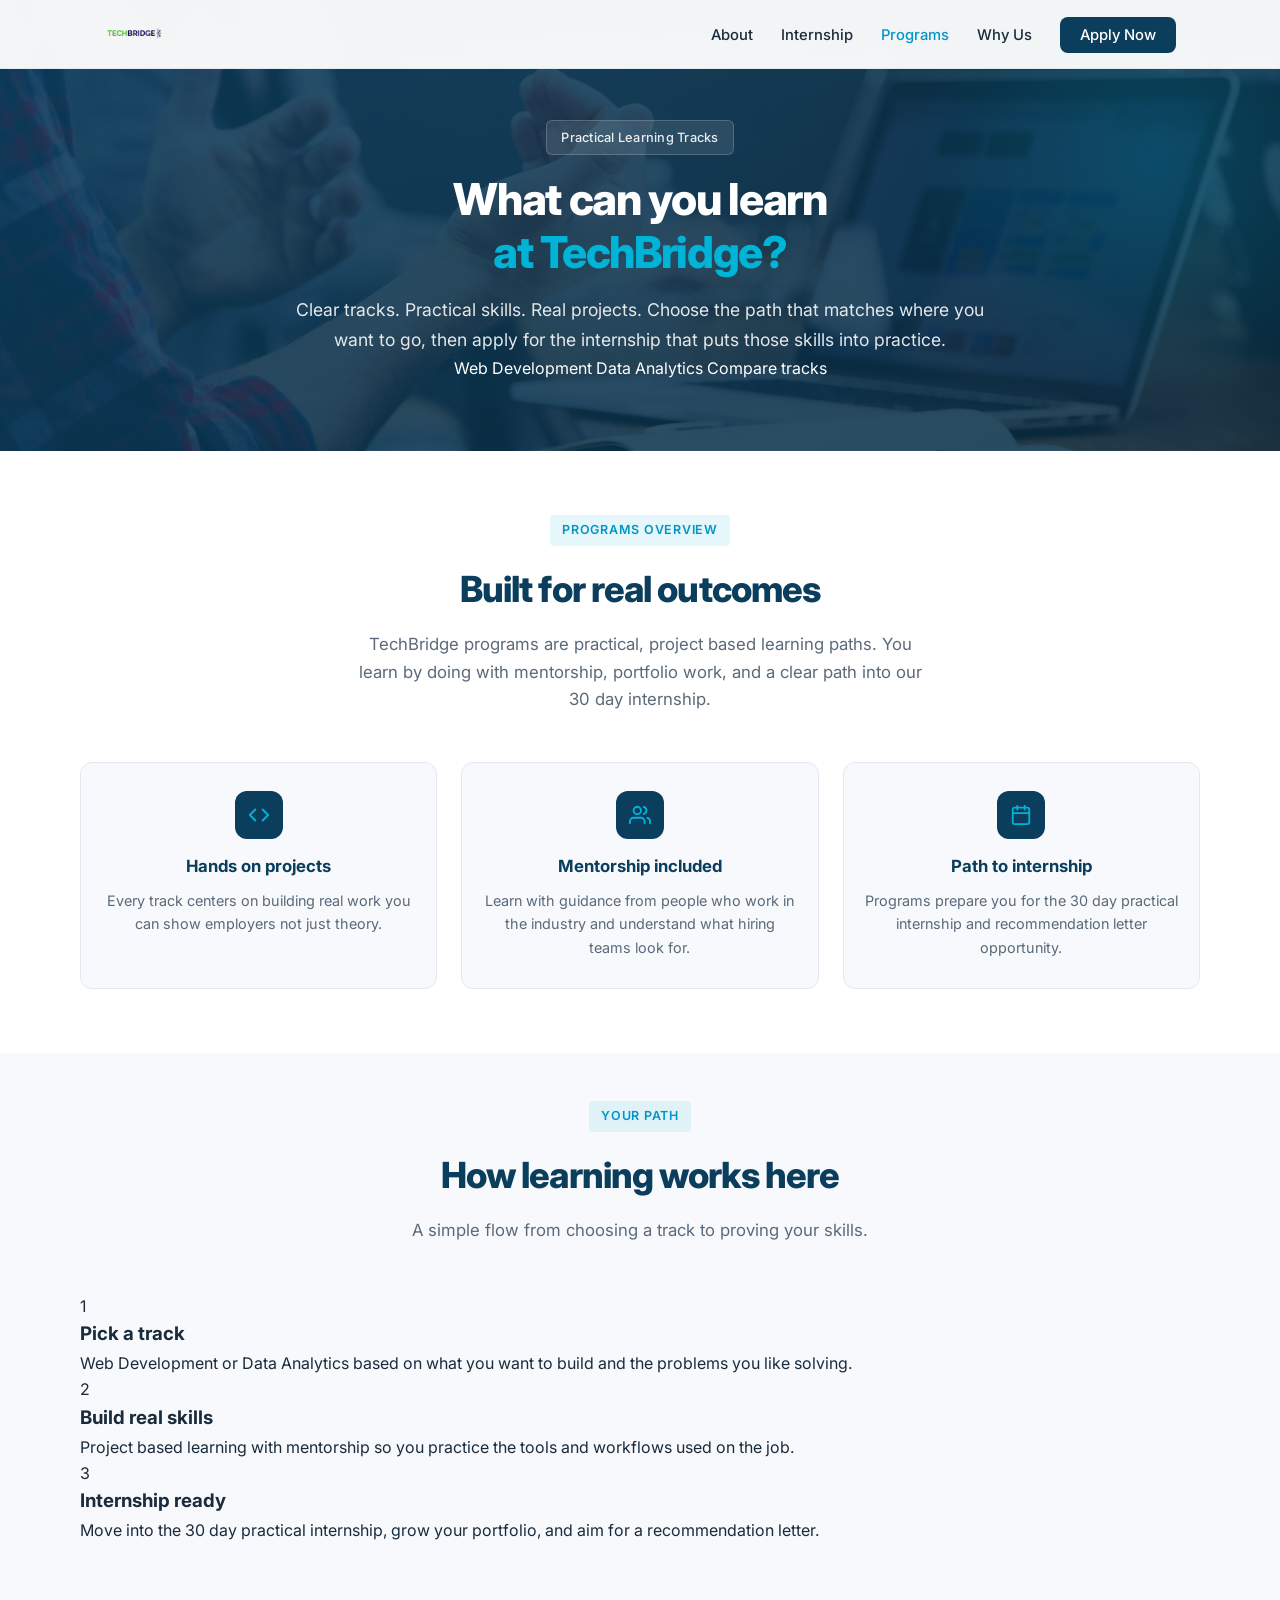
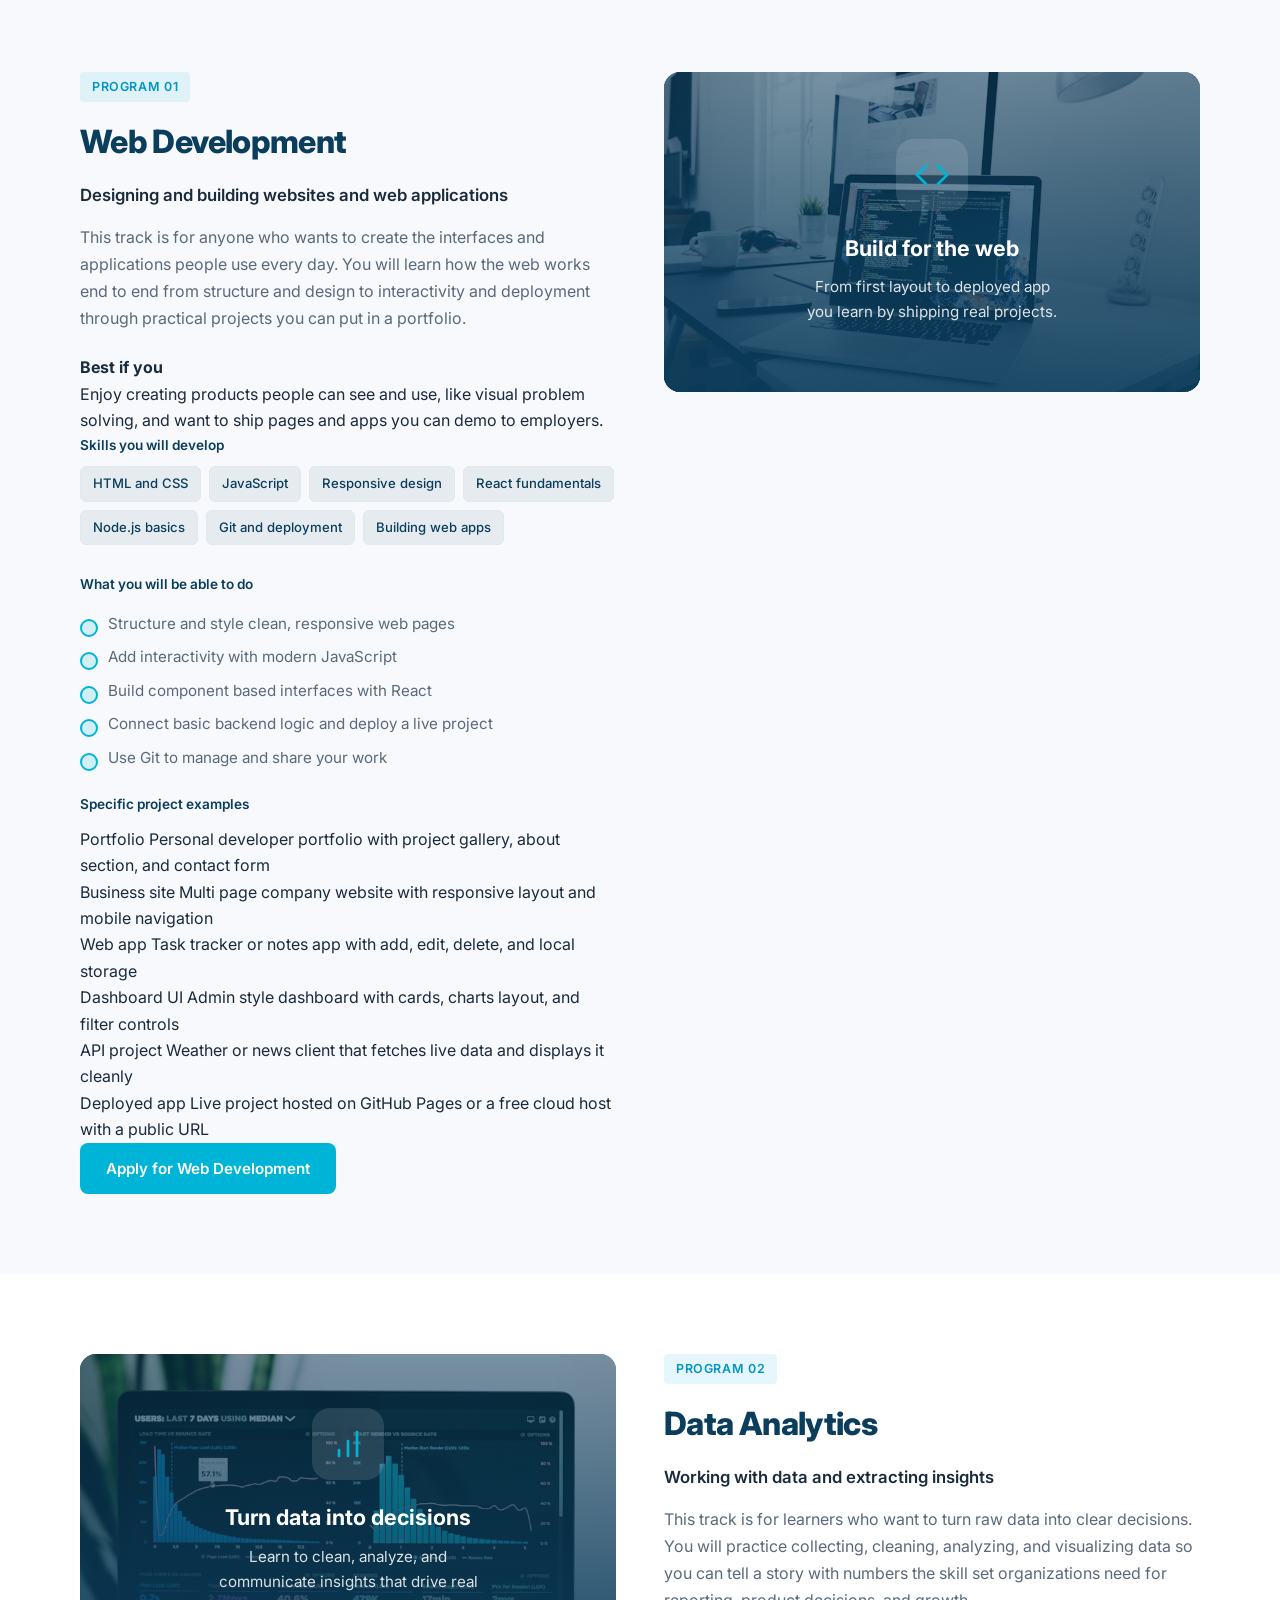
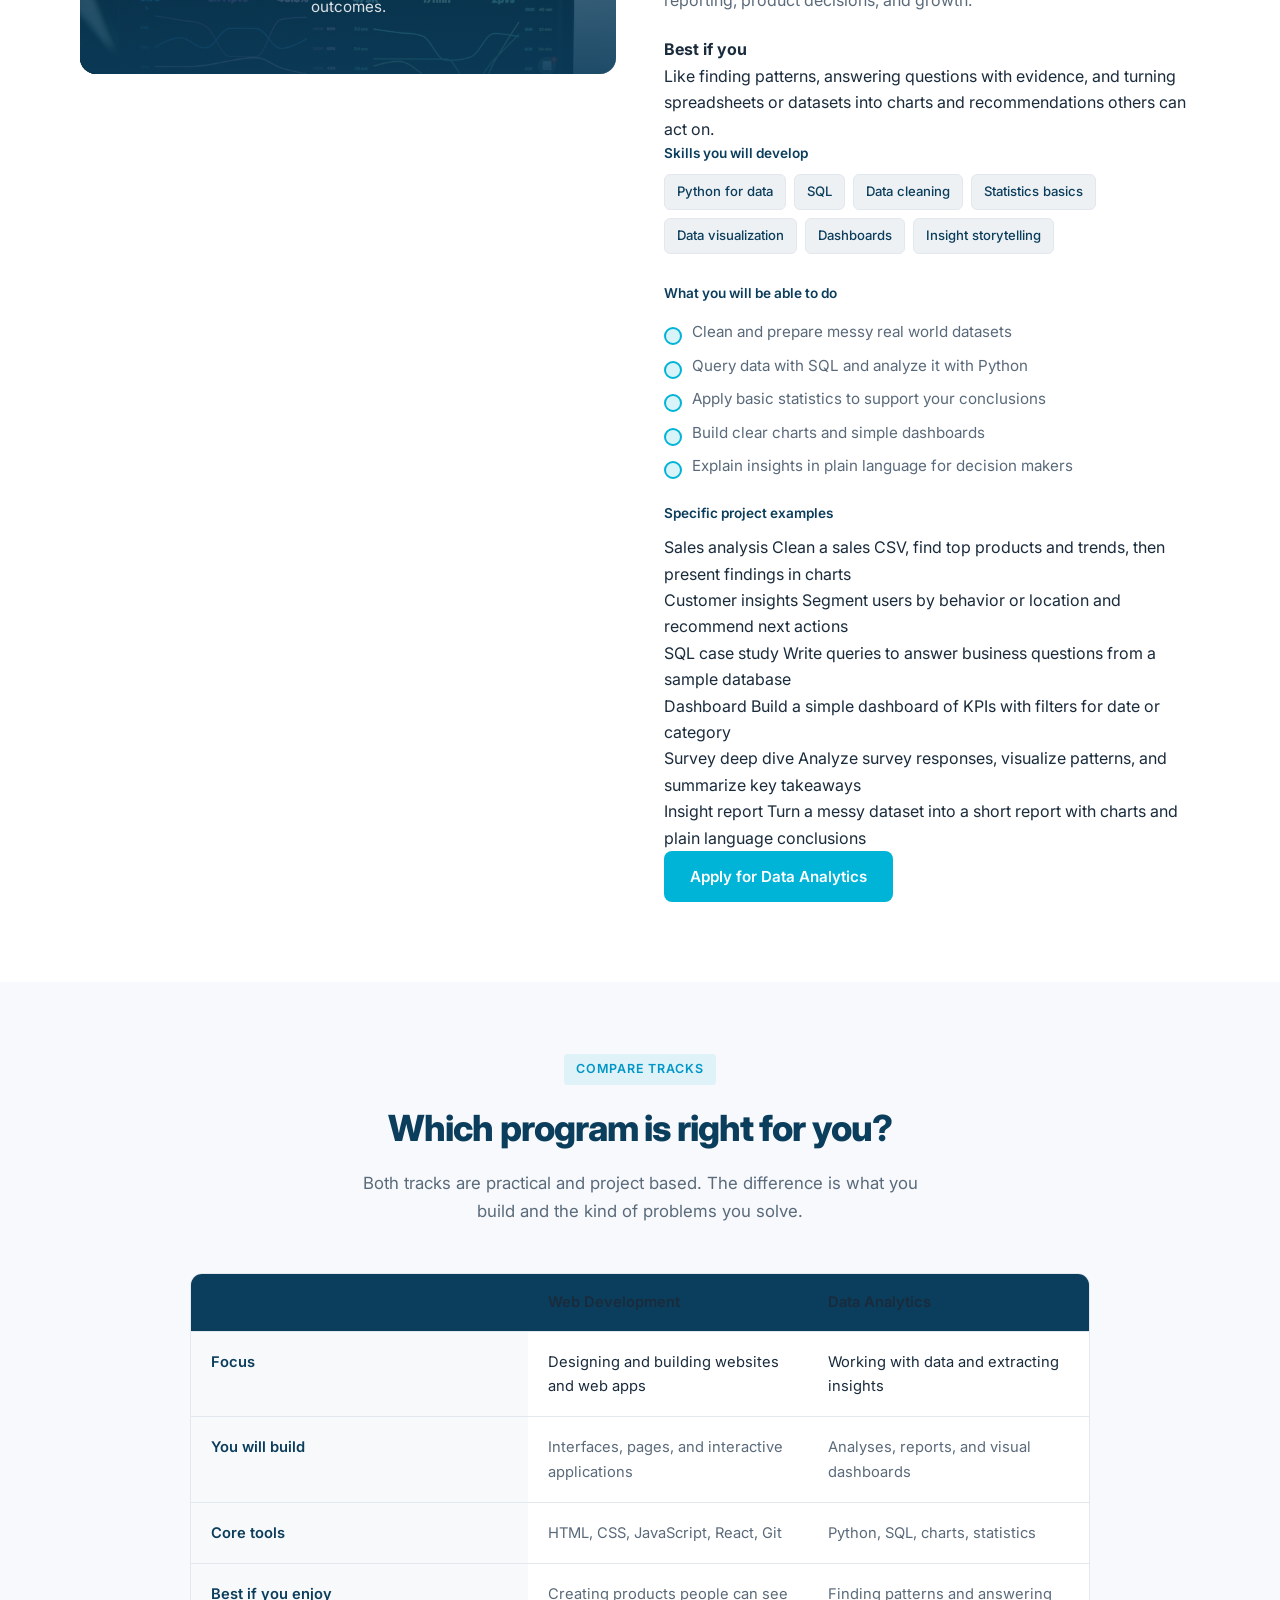
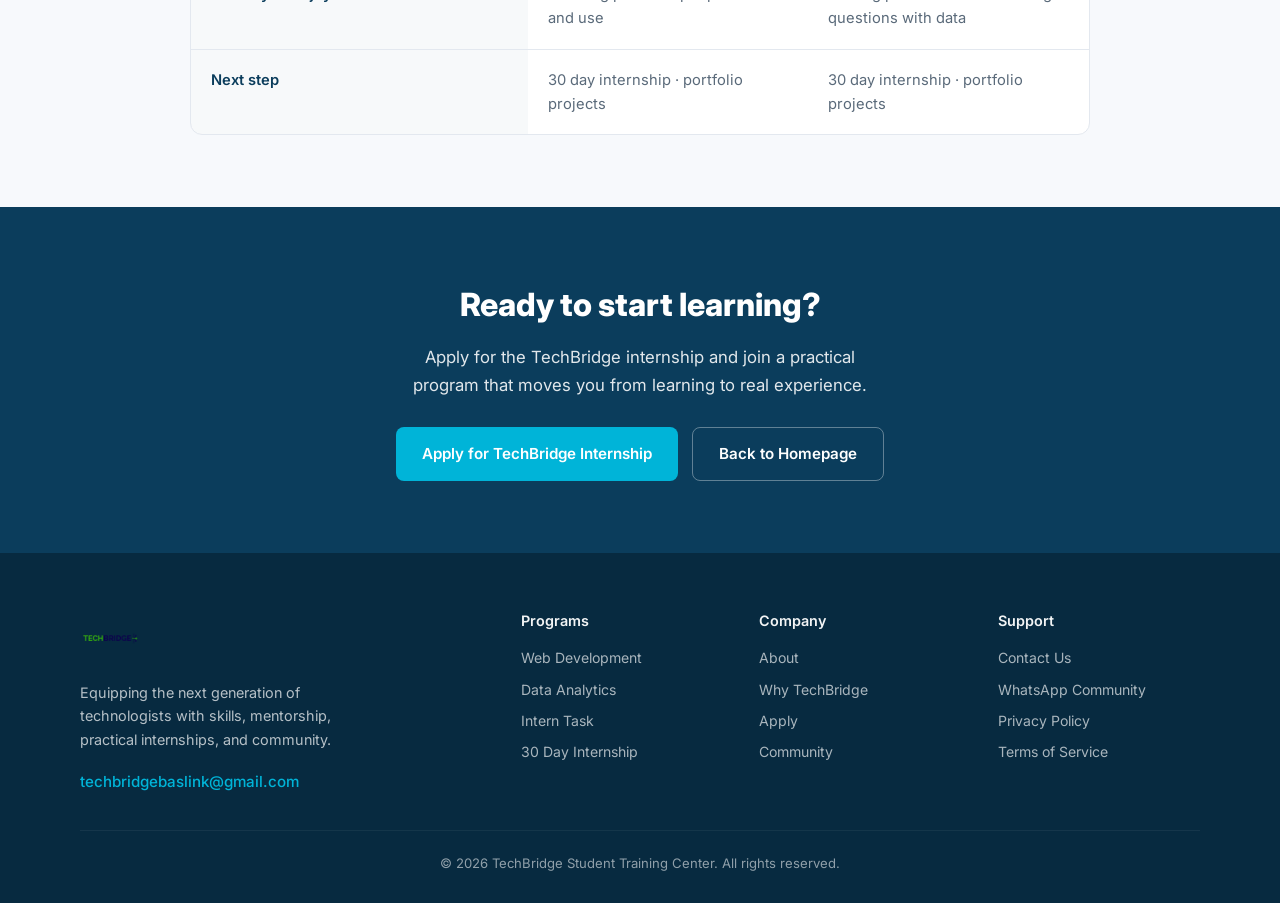
==== commit a5ec034f: "Build the TechBridge Internship Tasks Experience" ====
--- a/program.html
+++ b/program.html
@@ -21,7 +21,7 @@
       </a>
       <ul class="navbar-links" id="navbarLinks">
         <li><a href="index.html#about">About</a></li>
-        <li><a href="index.html#internship">Internship</a></li>
+        <li><a href="internship.html">Internship</a></li>
         <li><a href="program.html" class="active">Programs</a></li>
         <li><a href="index.html#why">Why Us</a></li>
         <li><a href="https://forms.gle/8EbdSy5ttGfLZfjv5" target="_blank" rel="noopener" class="nav-cta">Apply Now</a></li>
@@ -294,7 +294,8 @@
         <ul>
           <li><a href="#web-development">Web Development</a></li>
           <li><a href="#data-analytics">Data Analytics</a></li>
-          <li><a href="index.html#internship">30 Day Internship</a></li>
+          <li><a href="internship.html">Intern Task</a></li>
+          <li><a href="internship.html">30 Day Internship</a></li>
         </ul>
       </div>
       <div class="footer-col">
--- a/css/index.css
+++ b/css/index.css
@@ -1935,4 +1935,266 @@
   .program-body {
     padding: 16px;
   }
-}+}
+
+/* Internship tasks page only — scoped, does not override global layout */
+    .tasks-hero {
+      padding: 120px 24px 64px;
+      background: linear-gradient(135deg, rgba(11,61,92,0.92), rgba(7,42,64,0.88)),
+        url('https://images.unsplash.com/photo-1506784983877-45594efa4cbe?w=1600&q=80');
+      background-size: cover;
+      background-position: center;
+      color: #fff;
+      text-align: center;
+    }
+    .tasks-hero .container { max-width: 720px; margin: 0 auto; }
+    .tasks-hero h1 {
+      font-size: clamp(1.9rem, 4vw, 2.6rem);
+      font-weight: 800;
+      letter-spacing: -0.03em;
+      margin: 14px 0 14px;
+      line-height: 1.2;
+    }
+    .tasks-hero h1 span { color: var(--cyan); }
+    .tasks-hero p {
+      font-size: 1.05rem;
+      opacity: 0.9;
+      line-height: 1.7;
+      margin: 0 auto 24px;
+      max-width: 560px;
+    }
+    .tasks-meta {
+      display: flex;
+      flex-wrap: wrap;
+      gap: 10px;
+      justify-content: center;
+    }
+    .tasks-meta span {
+      display: inline-block;
+      background: rgba(255,255,255,0.12);
+      border: 1px solid rgba(255,255,255,0.2);
+      padding: 6px 14px;
+      border-radius: 6px;
+      font-size: 0.82rem;
+      font-weight: 500;
+    }
+
+    .journey-intro {
+      background: var(--white);
+      padding: 56px 24px 24px;
+    }
+    .journey-stats {
+      display: grid;
+      grid-template-columns: repeat(4, 1fr);
+      gap: 16px;
+      max-width: 900px;
+      margin: 32px auto 0;
+    }
+    .journey-stat {
+      background: var(--bg);
+      border: 1px solid var(--border);
+      border-radius: 12px;
+      padding: 20px 16px;
+      text-align: center;
+    }
+    .journey-stat strong {
+      display: block;
+      font-size: 1.6rem;
+      font-weight: 800;
+      color: var(--navy);
+      line-height: 1.2;
+    }
+    .journey-stat span {
+      font-size: 0.82rem;
+      color: var(--muted);
+    }
+
+    .timeline-section {
+      padding: 40px 24px 80px;
+      background: var(--bg);
+    }
+    .timeline {
+      max-width: 780px;
+      margin: 0 auto;
+      position: relative;
+    }
+    .timeline::before {
+      content: '';
+      position: absolute;
+      left: 28px;
+      top: 12px;
+      bottom: 12px;
+      width: 3px;
+      background: linear-gradient(to bottom, var(--cyan), var(--navy));
+      border-radius: 2px;
+    }
+
+    .task-card {
+      position: relative;
+      display: grid;
+      grid-template-columns: 56px 1fr;
+      gap: 20px;
+      margin-bottom: 22px;
+      align-items: start;
+    }
+    .task-node {
+      width: 56px;
+      height: 56px;
+      border-radius: 50%;
+      background: var(--navy);
+      color: var(--cyan);
+      display: flex;
+      align-items: center;
+      justify-content: center;
+      font-weight: 800;
+      font-size: 1rem;
+      position: relative;
+      z-index: 1;
+      border: 3px solid #fff;
+      box-shadow: 0 4px 14px rgba(11,61,92,0.25);
+      flex-shrink: 0;
+    }
+    .task-body {
+      background: var(--white);
+      border: 1px solid var(--border);
+      border-radius: 14px;
+      padding: 22px 24px;
+      box-shadow: 0 4px 16px rgba(11,61,92,0.05);
+      transition: box-shadow 0.2s, transform 0.2s;
+      min-width: 0;
+    }
+    .task-body:hover {
+      box-shadow: 0 10px 28px rgba(11,61,92,0.1);
+      transform: translateY(-2px);
+    }
+    .task-top {
+      display: flex;
+      flex-wrap: wrap;
+      gap: 8px;
+      align-items: center;
+      margin-bottom: 10px;
+    }
+    .task-day {
+      font-size: 0.78rem;
+      font-weight: 700;
+      color: var(--cyan-dark);
+      background: rgba(0,180,216,0.12);
+      padding: 4px 10px;
+      border-radius: 4px;
+      text-transform: uppercase;
+      letter-spacing: 0.04em;
+    }
+    .task-level {
+      font-size: 0.75rem;
+      font-weight: 600;
+      padding: 4px 10px;
+      border-radius: 4px;
+    }
+    .level-beginner {
+      background: rgba(0,201,167,0.15);
+      color: #0d9488;
+    }
+    .level-rising {
+      background: rgba(0,180,216,0.15);
+      color: #0284c7;
+    }
+    .level-intermediate {
+      background: rgba(245,158,11,0.15);
+      color: #b45309;
+    }
+    .level-advanced {
+      background: rgba(11,61,92,0.12);
+      color: var(--navy);
+    }
+    .level-capstone {
+      background: rgba(99,102,241,0.12);
+      color: #4f46e5;
+    }
+    .task-status {
+      margin-left: auto;
+      font-size: 0.75rem;
+      font-weight: 600;
+      color: var(--muted);
+      background: var(--bg);
+      border: 1px solid var(--border);
+      padding: 4px 10px;
+      border-radius: 4px;
+    }
+    .task-status.available {
+      color: #0d9488;
+      background: rgba(0,201,167,0.1);
+      border-color: rgba(0,201,167,0.3);
+    }
+    .task-body h3 {
+      font-size: 1.15rem;
+      font-weight: 700;
+      color: var(--navy);
+      margin: 0 0 8px;
+      line-height: 1.35;
+    }
+    .task-body p {
+      font-size: 0.95rem;
+      color: var(--muted);
+      margin: 0;
+      line-height: 1.65;
+    }
+    .task-focus {
+      margin-top: 12px;
+      padding-top: 12px;
+      border-top: 1px solid var(--border);
+      font-size: 0.85rem;
+      color: var(--text);
+    }
+    .task-focus strong {
+      color: var(--navy);
+      font-weight: 600;
+    }
+
+    .progression-note {
+      max-width: 780px;
+      margin: 8px auto 0;
+      text-align: center;
+      font-size: 0.9rem;
+      color: var(--muted);
+      padding: 0 12px;
+    }
+
+    .tasks-cta {
+      background: var(--navy);
+      color: #fff;
+      padding: 64px 24px;
+      text-align: center;
+    }
+    .tasks-cta h2 {
+      font-size: clamp(1.5rem, 3vw, 1.9rem);
+      font-weight: 800;
+      margin-bottom: 12px;
+    }
+    .tasks-cta p {
+      opacity: 0.88;
+      max-width: 480px;
+      margin: 0 auto 24px;
+      font-size: 1.05rem;
+    }
+    .tasks-cta .cta-buttons {
+      display: flex;
+      gap: 12px;
+      justify-content: center;
+      flex-wrap: wrap;
+    }
+
+    @media (max-width: 700px) {
+      .journey-stats { grid-template-columns: 1fr 1fr; }
+      .timeline::before { left: 22px; }
+      .task-card { grid-template-columns: 44px 1fr; gap: 14px; }
+      .task-node { width: 44px; height: 44px; font-size: 0.9rem; }
+      .task-body { padding: 18px 16px; }
+      .task-status { margin-left: 0; width: 100%; text-align: center; }
+      .task-top { gap: 6px; }
+    }
+    
+    @media (max-width: 480px) {
+      .journey-stats { grid-template-columns: 1fr 1fr; gap: 10px; }
+      .tasks-cta .cta-buttons { flex-direction: column; }
+      .tasks-cta .btn { width: 100%; }
+    }
